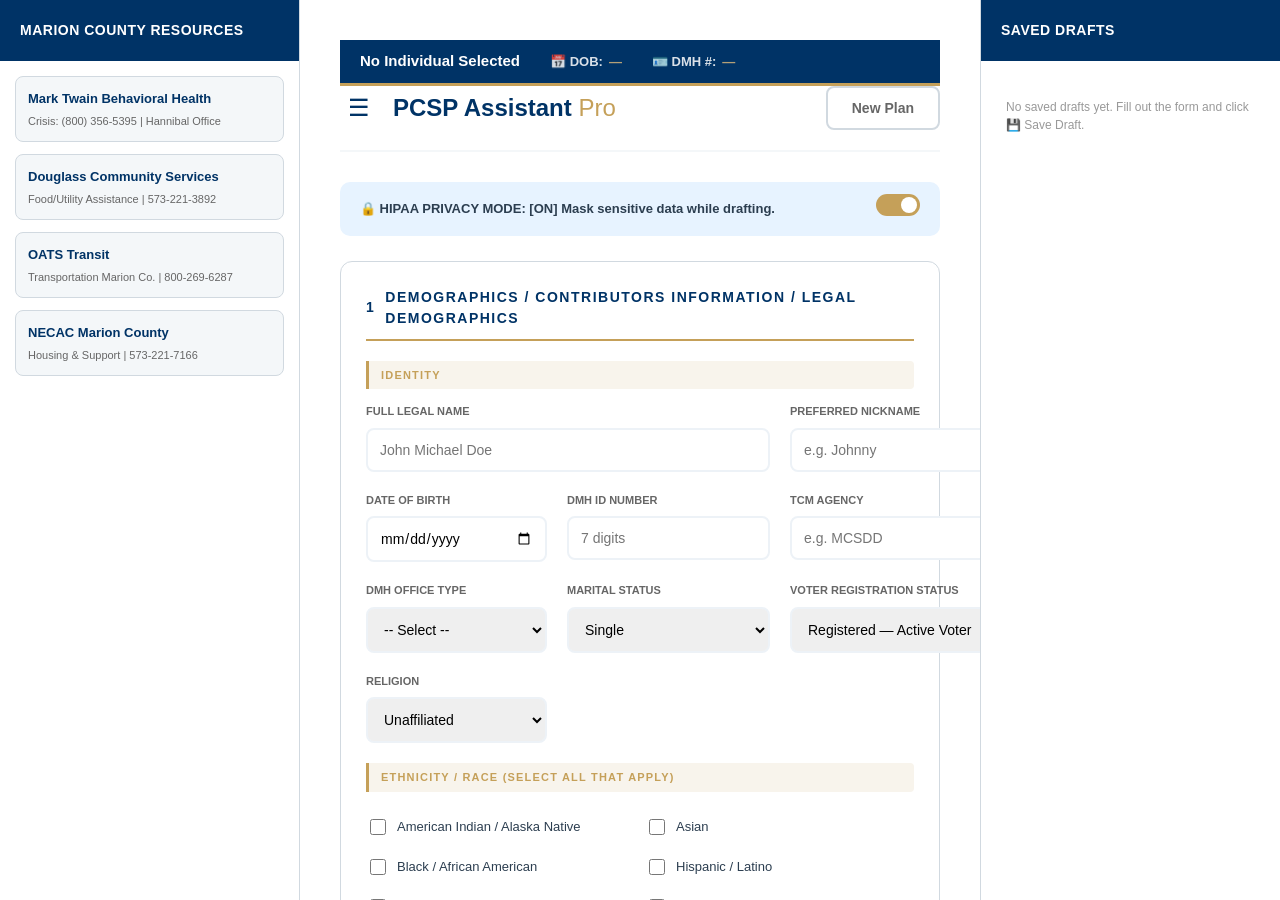
==== index.html @ a4447169 "updates" ====
<!doctype html>
<html lang="en">
  <head>
    <meta charset="UTF-8" />
    <meta name="viewport" content="width=device-width, initial-scale=1.0" />
    <title>PCSP Assistant Pro | Marion County DMH</title>
    <link rel="stylesheet" href="styles.css" />
  </head>
  <body>
    <div class="sidebar-overlay" onclick="toggleSidebar()"></div>
    <div class="app-container" id="appContainer">
      <!-- ── Left Sidebar: Marion County Resources ── -->
      <aside class="side-panel">
        <div class="panel-header">Marion County Resources</div>
        <div class="panel-content" id="resourceList"></div>
      </aside>

      <!-- ── Main Workspace ── -->
      <main class="main-workspace">
        <!-- Sticky Individual Info Header -->
        <div class="individual-header" id="individualHeader">
          <span class="ind-name" id="headerName">No Individual Selected</span>
          <span>📅 DOB: <strong id="headerDOB">—</strong></span>
          <span>🪪 DMH #: <strong id="headerDMH">—</strong></span>
        </div>

        <!-- App Title Bar -->
        <div class="app-header">
          <div class="header-left">
            <button
              class="menu-btn"
              onclick="toggleSidebar()"
              title="Toggle Resources"
            >
              ☰
            </button>
            <h1>
              PCSP Assistant
              <span style="font-weight: 300; color: var(--gold)">Pro</span>
            </h1>
          </div>
          <div class="btn-bar">
            <button class="btn btn-outline" onclick="resetForm()">
              New Plan
            </button>
          </div>
        </div>

        <!-- HIPAA Privacy Toggle -->
        <div class="privacy-banner">
          <span
            >🔒 HIPAA PRIVACY MODE: [ON] Mask sensitive data while
            drafting.</span
          >
          <label class="switch">
            <input
              type="checkbox"
              id="privacyToggle"
              checked
              onchange="updateUI()"
            />
            <span class="slider"></span>
          </label>
        </div>

        <!-- ── Section 1: Demographics / Contributors / Legal ── -->
        <div class="form-section" id="sec-demographics">
          <div class="section-title">
            <span>1</span> Demographics / Contributors Information / Legal
            Demographics
          </div>

          <!-- 1A: Identity -->
          <div class="subsection-label">Identity</div>
          <div class="form-grid">
            <div class="field-group half">
              <label>Full Legal Name</label>
              <input
                type="text"
                id="clientName"
                placeholder="John Michael Doe"
                oninput="updateUI()"
              />
            </div>
            <div class="field-group">
              <label>Preferred Nickname</label>
              <input
                type="text"
                id="clientNickname"
                placeholder="e.g. Johnny"
                oninput="updateUI()"
              />
            </div>
            <div class="field-group">
              <label>Date of Birth</label>
              <input type="date" id="clientDOB" oninput="updateUI()" />
            </div>
            <div class="field-group">
              <label>DMH ID Number</label>
              <input
                type="text"
                id="dmhID"
                placeholder="7 digits"
                oninput="updateUI()"
              />
            </div>
            <div class="field-group">
              <label>TCM Agency</label>
              <input
                type="text"
                id="coordinator"
                placeholder="e.g. MCSDD"
                oninput="updateUI()"
              />
            </div>
            <div class="field-group">
              <label>DMH Office Type</label>
              <select id="officeType" onchange="updateUI()">
                <option value="">-- Select --</option>
                <option value="Regional Office">Regional Office</option>
                <option value="Satellite Office">Satellite Office</option>
                <option value="Habilitation Center">Habilitation Center</option>
              </select>
            </div>
            <div class="field-group">
              <label>Marital Status</label>
              <select id="maritalStatus" onchange="updateUI()">
                <option value="Single">Single</option>
                <option value="Married">Married</option>
                <option value="Divorced">Divorced</option>
                <option value="Widowed">Widowed</option>
                <option value="Separated">Separated</option>
                <option value="Domestic Partnership">
                  Domestic Partnership
                </option>
                <option value="Unknown / Not Reported">
                  Unknown / Not Reported
                </option>
              </select>
            </div>
            <div class="field-group">
              <label>Voter Registration Status</label>
              <select id="voterStatus" onchange="updateUI()">
                <option value="Registered — Active Voter">
                  Registered — Active Voter
                </option>
                <option value="Registered — Has Not Voted">
                  Registered — Has Not Voted
                </option>
                <option value="Not Registered — Eligible">
                  Not Registered — Eligible (Assistance Available)
                </option>
                <option value="Not Registered — Not Eligible">
                  Not Registered — Not Eligible
                </option>
                <option value="Voter Rights Removed (Guardianship)">
                  Voter Rights Removed per Guardianship Order
                </option>
                <option value="Unknown / Not Reported">
                  Unknown / Not Reported
                </option>
              </select>
            </div>
            <div class="field-group">
              <label>Religion</label>
              <select id="religion" onchange="toggleReligionOther()">
                <option value="N/A — Not Reported">Unaffiliated</option>
                <option value="Christianity">Christianity</option>
                <option value="Islam">Islam</option>
                <option value="Hinduism">Hinduism</option>
                <option value="Buddhism">Buddhism</option>
                <option value="Judaism">Judaism</option>
                <option value="Sikhism">Sikhism</option>
                <option value="Bahá'í Faith">Bahá'í Faith</option>
                <option value="Taoism">Taoism</option>
                <option value="Other">Other (specify below)</option>
              </select>
            </div>
            <div
              class="field-group"
              id="religionOtherGroup"
              style="display: none"
            >
              <label>Religion — Other (specify)</label>
              <input
                type="text"
                id="religionOther"
                placeholder="Please specify"
                oninput="updateUI()"
              />
            </div>
          </div>

          <!-- 1A2: Ethnicity -->
          <div class="subsection-label">
            Ethnicity / Race (select all that apply)
          </div>
          <div class="ethnicity-grid" id="ethnicityGrid">
            <label class="eth-check"
              ><input
                type="checkbox"
                value="American Indian or Alaska Native"
                onchange="updateUI()"
              />
              American Indian / Alaska Native</label
            >
            <label class="eth-check"
              ><input type="checkbox" value="Asian" onchange="updateUI()" />
              Asian</label
            >
            <label class="eth-check"
              ><input
                type="checkbox"
                value="Black or African American"
                onchange="updateUI()"
              />
              Black / African American</label
            >
            <label class="eth-check"
              ><input
                type="checkbox"
                value="Hispanic or Latino"
                onchange="updateUI()"
              />
              Hispanic / Latino</label
            >
            <label class="eth-check"
              ><input
                type="checkbox"
                value="Middle Eastern or North African"
                onchange="updateUI()"
              />
              Middle Eastern / North African</label
            >
            <label class="eth-check"
              ><input
                type="checkbox"
                value="Native Hawaiian or Pacific Islander"
                onchange="updateUI()"
              />
              Native Hawaiian / Pacific Islander</label
            >
            <label class="eth-check"
              ><input
                type="checkbox"
                value="White or Caucasian"
                onchange="updateUI()"
              />
              White / Caucasian</label
            >
            <label class="eth-check"
              ><input
                type="checkbox"
                value="Multiracial"
                onchange="updateUI()"
              />
              Multiracial</label
            >
            <label class="eth-check"
              ><input
                type="checkbox"
                value="Other Ethnicity"
                onchange="toggleEthnicityOther(this)"
              />
              Other</label
            >
            <label class="eth-check"
              ><input
                type="checkbox"
                value="Declined to State"
                onchange="updateUI()"
              />
              Declined to State</label
            >
          </div>
          <div id="ethnicityOtherGroup" style="display: none; margin-top: 8px">
            <input
              type="text"
              id="ethnicityOther"
              placeholder="Please specify other ethnicity"
              style="width: 100%; box-sizing: border-box"
              oninput="updateUI()"
            />
          </div>

          <!-- 1B: Communication & Language -->
          <div class="subsection-label">Communication &amp; Language</div>
          <div class="form-grid">
            <div class="field-group">
              <label>Native / Primary Language</label>
              <input
                type="text"
                id="nativeLanguage"
                placeholder="e.g. English"
                oninput="updateUI()"
              />
            </div>
            <div class="field-group half">
              <label>Additional Languages (Fluent)</label>
              <input
                type="text"
                id="otherLanguages"
                placeholder="e.g. Spanish, ASL"
                oninput="updateUI()"
              />
            </div>
            <div class="field-group">
              <label>Primary Communication Method</label>
              <select id="commMethod" onchange="updateUI()">
                <option value="Verbal / Spoken">Verbal / Spoken</option>
                <option value="AAC Device">AAC Device</option>
                <option value="American Sign Language (ASL)">
                  American Sign Language (ASL)
                </option>
                <option value="Picture Exchange (PECS)">
                  Picture Exchange (PECS)
                </option>
                <option value="Gestures / Non-verbal">
                  Gestures / Non-verbal
                </option>
                <option value="Written Communication">
                  Written Communication
                </option>
                <option value="Communication Board">Communication Board</option>
              </select>
            </div>
          </div>

          <!-- 1C: Insurance & Benefits -->
          <div class="subsection-label">Insurance &amp; Benefits</div>
          <div class="form-grid">
            <div class="field-group">
              <label>Primary Medical Insurance</label>
              <select id="insurance" onchange="toggleInsuranceFields()">
                <option value="Medicaid (MO HealthNet)">
                  Medicaid (MO HealthNet)
                </option>
                <option value="Medicare">Medicare</option>
                <option value="Medicaid &amp; Medicare (Dual)">
                  Medicaid &amp; Medicare (Dual)
                </option>
                <option value="Medicaid — Spend Down">
                  Medicaid — Spend Down
                </option>
                <option value="Medicaid CHIP (Children's Health Insurance)">
                  Medicaid CHIP
                </option>
                <option value="Private Insurance">Private Insurance</option>
                <option value="None / Pending">None / Pending</option>
              </select>
            </div>
            <div class="field-group" id="spenddownGroup" style="display: none">
              <label>Spend Down Monthly Amount</label>
              <input
                type="text"
                id="spenddownAmount"
                placeholder="e.g. $125.00 / month"
                oninput="updateUI()"
              />
            </div>
            <div
              class="field-group"
              id="privateInsuranceGroup"
              style="display: none"
            >
              <label>Private Insurance Provider Name</label>
              <input
                type="text"
                id="privateInsuranceProvider"
                placeholder="e.g. Blue Cross Blue Shield"
                oninput="updateUI()"
              />
            </div>
            <div class="field-group">
              <label>Dental Insurance</label>
              <select id="dentalInsurance" onchange="toggleDentalOther()">
                <option value="MO HealthNet Dental (Medicaid)">
                  MO HealthNet Dental (Medicaid)
                </option>
                <option value="Medicare (limited dental)">
                  Medicare (limited dental)
                </option>
                <option value="Private Dental Insurance">
                  Private Dental Insurance
                </option>
                <option value="Delta Dental">Delta Dental</option>
                <option value="Cigna Dental">Cigna Dental</option>
                <option value="Aetna Dental">Aetna Dental</option>
                <option value="MetLife Dental">MetLife Dental</option>
                <option value="None / Not Enrolled">None / Not Enrolled</option>
                <option value="Other">Other (specify)</option>
              </select>
            </div>
            <div
              class="field-group"
              id="dentalOtherGroup"
              style="display: none"
            >
              <label>Dental Insurance — Other (specify)</label>
              <input
                type="text"
                id="dentalOther"
                placeholder="Provider name"
                oninput="updateUI()"
              />
            </div>
          </div>

          <!-- 1D: Residency -->
          <div class="subsection-label">Residency</div>
          <div class="form-grid">
            <div class="field-group">
              <label>Residential Setting (Missouri)</label>
              <select id="residencyType" onchange="updateUI()">
                <option value="Independent Living — Own Home / Apartment">
                  Independent Living — Own Home / Apartment
                </option>
                <option value="Independent Living with Natural Supports">
                  Independent Living with Natural Supports
                </option>
                <option value="Family Home (Parent / Relative)">
                  Family Home (Parent / Relative)
                </option>
                <option value="Guardian's Home">Guardian's Home</option>
                <option value="Host Home / Shared Living (Waiver)">
                  Host Home / Shared Living
                </option>
                <option value="ICF/IID — Intermediate Care Facility">
                  ICF/IID — Intermediate Care Facility
                </option>
                <option value="Supported Independent Living (SIL)">
                  Supported Independent Living (SIL)
                </option>
                <option value="Individualized Supported Living (ISL)">
                  Individual Supported Living (ISL)
                </option>
                <option value="Residential Care Facility (RCF)">
                  Residential Care Facility (RCF)
                </option>
                <option value="Skilled Nursing Facility (SNF)">
                  Skilled Nursing Facility (SNF)
                </option>
                <option value="Homeless / Transitional Housing">
                  Homeless / Transitional Housing
                </option>
                <option value="Other / Pending Placement">
                  Other / Pending Placement
                </option>
              </select>
            </div>
            <div class="field-group half">
              <label>Residence Address / Location Notes</label>
              <input
                type="text"
                id="residenceNotes"
                placeholder="City, ZIP or facility name if applicable"
                oninput="updateUI()"
              />
            </div>
          </div>

          <!-- 1E: Legal Representatives -->
          <div class="subsection-label">
            Legal Representatives / Guardians / Custodians
          </div>
          <div id="legalRepsContainer"></div>
          <button
            class="btn btn-outline add-rep-btn"
            type="button"
            onclick="addLegalRep()"
          >
            + Add Guardian / Legal Rep
          </button>

          <!-- 1F: Education -->
          <div class="subsection-label">Education</div>
          <div class="form-grid">
            <div class="field-group half">
              <label>School Name (Last / Current)</label>
              <input
                type="text"
                id="schoolName"
                placeholder="e.g. Hannibal Senior High School"
                oninput="updateUI()"
              />
            </div>
            <div class="field-group">
              <label>Education Status</label>
              <select id="educationStatus" onchange="updateUI()">
                <option value="Graduated / Diploma Received">
                  Graduated / Diploma Received
                </option>
                <option value="Currently Enrolled">Currently Enrolled</option>
                <option value="GED / HiSET Received">
                  GED / HiSET Received
                </option>
                <option value="Certificate of Completion">
                  Certificate of Completion
                </option>
                <option value="Did Not Complete">Did Not Complete</option>
                <option value="Post-Secondary / Vocational">
                  Post-Secondary / Vocational
                </option>
                <option value="Not Applicable">Not Applicable</option>
              </select>
            </div>
            <div class="field-group">
              <input
                type="text"
                id="gradYear"
                placeholder="e.g. 2019 or Expected 2026"
                oninput="updateUI()"
              />
            </div>
          </div>

          <!-- 1G: Employment -->
          <div class="subsection-label">Employment</div>
          <div class="form-grid">
            <div class="field-group">
              <label>Employment Status</label>
              <select id="employmentStatus" onchange="updateUI()">
                <option value="Full-Time Employed">Full-Time Employed</option>
                <option value="Part-Time Employed">Part-Time Employed</option>
                <option value="Seasonal Employment">Seasonal Employment</option>
                <option value="Self-Employed">Self-Employed</option>
                <option value="Supported Employment (Job Coach)">
                  Supported Employment (Job Coach)
                </option>
                <option value="Seeking Employment">Seeking Employment</option>
                <option value="Day Program / Vocational Training">
                  Day Program / Vocational Training
                </option>
                <option value="Unemployed — Not Seeking">
                  Unemployed — Not Seeking
                </option>
                <option value="Retired">Retired</option>
                <option value="Student / Not Working">
                  Student / Not Working
                </option>
              </select>
            </div>
            <div class="field-group half">
              <label>Job Title / Employer / Description</label>
              <input
                type="text"
                id="employmentJob"
                placeholder="e.g. Dishwasher at Hannibal Diner"
                oninput="updateUI()"
              />
            </div>
          </div>

          <!-- 1H: System Dates -->
          <div class="subsection-label">System Integration Dates</div>
          <div class="form-grid">
            <div class="field-group">
              <label>Last Assessment Date</label>
              <input type="date" id="lastAssessment" oninput="updateUI()" />
            </div>
            <div class="field-group">
              <label>Last LOC Date</label>
              <input type="date" id="lastLOC" oninput="updateUI()" />
            </div>
            <div class="field-group">
              <label>RAS Score</label>
              <input
                type="text"
                id="rasSisScore"
                placeholder="Score (or 'None')"
                oninput="updateUI()"
              />
            </div>
          </div>
        </div>

        <!-- ── Section 2: Communication — What We Need to Know to Support the Individual ── -->
        <div class="form-section" id="sec-communication">
          <div class="section-title">
            <span>2</span> Communication — What We Need to Know to Support the
            Individual
          </div>

          <!-- 2A: Language -->
          <div class="subsection-label">Language</div>
          <div class="form-grid">
            <div class="field-group">
              <label>Primary Language</label>
              <div style="display: flex; gap: 10px; align-items: center">
                <input
                  type="text"
                  id="commPrimaryLanguage"
                  placeholder="e.g. English"
                  oninput="updateUI()"
                  style="flex: 1"
                />
                <label
                  style="
                    display: flex;
                    align-items: center;
                    gap: 6px;
                    text-transform: none;
                    font-size: 12px;
                    white-space: nowrap;
                  "
                >
                  <input
                    type="checkbox"
                    id="commPrimaryLanguageNA"
                    onchange="
                      toggleNAField(
                        'commPrimaryLanguage',
                        'commPrimaryLanguageNA',
                      )
                    "
                  />
                  N/A
                </label>
              </div>
            </div>
            <div class="field-group">
              <label>Uses Sign Language?</label>
              <select
                id="commUsesSignLang"
                onchange="
                  toggleSignLangType();
                  updateUI();
                "
              >
                <option value="No">No</option>
                <option value="Yes">Yes</option>
                <option value="N/A">N/A</option>
              </select>
            </div>
            <div
              class="field-group"
              id="signLangTypeGroup"
              style="display: none"
            >
              <label>Type of Sign Language</label>
              <div style="display: flex; gap: 10px; align-items: center">
                <select
                  id="commSignLangType"
                  onchange="
                    toggleSignLangTypeOther();
                    updateUI();
                  "
                  style="flex: 1"
                >
                  <option value="American Sign Language (ASL)">
                    American Sign Language (ASL)
                  </option>
                  <option value="Signed Exact English (SEE)">
                    Signed Exact English (SEE)
                  </option>
                  <option value="Pidgin Signed English (PSE)">
                    Pidgin Signed English (PSE)
                  </option>
                  <option value="Home Signs / Informal Signing">
                    Home Signs / Informal Signing
                  </option>
                  <option value="Other">Other (specify)</option>
                </select>
              </div>
            </div>
            <div
              class="field-group"
              id="signLangTypeOtherGroup"
              style="display: none"
            >
              <label>Sign Language Type — Other (specify)</label>
              <input
                type="text"
                id="commSignLangTypeOther"
                placeholder="Specify type"
                oninput="updateUI()"
              />
            </div>
          </div>

          <!-- 2B: Method of Communication -->
          <div class="subsection-label">Method of Communication</div>
          <div class="form-grid">
            <div class="field-group full">
              <label
                >Primary Communication Method(s) — Select all that apply</label
              >
              <div class="comm-method-grid" id="commMethodGrid">
                <label class="eth-check"
                  ><input
                    type="checkbox"
                    value="Verbal / Spoken"
                    onchange="updateUI()"
                  />
                  Verbal / Spoken</label
                >
                <label class="eth-check"
                  ><input
                    type="checkbox"
                    value="Communication Board / PECS"
                    onchange="updateUI()"
                  />
                  Communication Board / PECS</label
                >
                <label class="eth-check"
                  ><input
                    type="checkbox"
                    value="AAC Device (Speech-Generating)"
                    onchange="updateUI()"
                  />
                  AAC Device (Speech-Generating)</label
                >
                <label class="eth-check"
                  ><input
                    type="checkbox"
                    value="Gestures / Body Language"
                    onchange="updateUI()"
                  />
                  Gestures / Body Language</label
                >
                <label class="eth-check"
                  ><input
                    type="checkbox"
                    value="Written Communication"
                    onchange="updateUI()"
                  />
                  Written Communication</label
                >
                <label class="eth-check"
                  ><input
                    type="checkbox"
                    value="Eye Gaze / Pointing"
                    onchange="updateUI()"
                  />
                  Eye Gaze / Pointing</label
                >
                <label class="eth-check"
                  ><input
                    type="checkbox"
                    value="Facial Expressions"
                    onchange="updateUI()"
                  />
                  Facial Expressions</label
                >
                <label class="eth-check"
                  ><input
                    type="checkbox"
                    value="Vocalizations (Non-verbal sounds)"
                    onchange="updateUI()"
                  />
                  Vocalizations (Non-verbal)</label
                >
                <label class="eth-check"
                  ><input
                    type="checkbox"
                    value="Behavior as Communication"
                    onchange="updateUI()"
                  />
                  Behavior as Communication</label
                >
                <label class="eth-check"
                  ><input
                    type="checkbox"
                    value="Other Communication Method"
                    onchange="toggleCommMethodOther(this)"
                  />
                  Other (specify)</label
                >
              </div>
            </div>
            <div
              class="field-group full"
              id="commMethodOtherGroup"
              style="display: none"
            >
              <label>Other Communication Method (specify)</label>
              <input
                type="text"
                id="commMethodOther"
                placeholder="Describe the communication method"
                oninput="updateUI()"
              />
            </div>
            <div class="field-group full">
              <label>Communication Description / Notes</label>
              <textarea
                id="commMethodNotes"
                placeholder="Describe how this individual communicates. Include what works, what doesn't, and how staff should respond."
                oninput="updateUI()"
              ></textarea>
            </div>
          </div>

          <!-- 2C: Evaluations -->
          <div class="subsection-label">Communication Evaluations</div>
          <div class="form-grid">
            <div class="field-group">
              <label>Evaluation(s) Needed?</label>
              <select
                id="commEvalNeeded"
                onchange="
                  toggleCommEvalFields();
                  updateUI();
                "
              >
                <option value="Yes — Evaluation(s) Needed">
                  Yes — Evaluation(s) Needed
                </option>
                <option value="No — Not Needed">
                  No — Not Needed at This Time
                </option>
                <option value="Already Completed">
                  Already Completed / On File
                </option>
                <option value="N/A">N/A</option>
              </select>
            </div>
            <div
              class="field-group half"
              id="commEvalWhyNotGroup"
              style="display: none"
            >
              <label>If Not Needed — Reason / Justification</label>
              <textarea
                id="commEvalWhyNot"
                placeholder="E.g. Individual communicates effectively through current method; no barriers identified at this time."
                oninput="updateUI()"
              ></textarea>
            </div>
            <div
              class="field-group full"
              id="commEvalBarriersGroup"
              style="display: none"
            >
              <label>Communication Barriers Identified</label>
              <textarea
                id="commEvalBarriers"
                placeholder="Describe any known barriers (e.g. hearing loss, limited vocabulary, anxiety, unfamiliar listeners). Include strategies to overcome."
                oninput="updateUI()"
              ></textarea>
            </div>
          </div>

          <!-- 2D: Communication Chart -->
          <div class="subsection-label">Communication Chart</div>
          <div id="commChartContainer">
            <p style="font-size: 12px; color: #999; margin: 8px 0 12px">
              No communication entries added. Click below to add one.
            </p>
            <textarea id="See Attached" placeholder="See Attached" oninput=""updateUI()""></textarea>
          </div>
          <button
            class="btn btn-outline"
            type="button"
            onclick="addCommChartRow()"
            style="margin-top: 4px"
          >
            + Add Communication Entry
          </button>
        </div>

        <!-- ── Section 3: Likes & Dislikes ── -->
        <div class="form-section" id="sec-likes">
          <div class="section-title"><span>3</span> Likes &amp; Dislikes</div>

          <div class="subsection-label">
            Things the Individual Likes / Enjoys
          </div>
          <div class="form-grid">
            <div class="field-group full">
              <label>Favorite Activities &amp; Hobbies</label>
              <textarea
                id="likesActivities"
                placeholder="e.g. Watching baseball, listening to country music, going to the library, swimming at the Rec Center..."
                oninput="updateUI()"
              ></textarea>
            </div>
            <div class="field-group full">
              <label>Favorite Foods / Snacks</label>
              <textarea
                id="likesFoods"
                placeholder="e.g. Pizza, chocolate ice cream, Mountain Dew, chicken tenders..."
                oninput="updateUI()"
              ></textarea>
            </div>
            <div class="field-group full">
              <label>Favorite Places / Outings</label>
              <textarea
                id="likesPlaces"
                placeholder="e.g. Walmart, Riverview Park, McDonald's, church, the lake..."
                oninput="updateUI()"
              ></textarea>
            </div>
            <div class="field-group full">
              <label>Other Likes / Preferences</label>
              <textarea
                id="likesOther"
                placeholder="Movies, TV shows, music genres, specific staff, routines, sensory preferences, etc."
                oninput="updateUI()"
              ></textarea>
            </div>
          </div>

          <div class="subsection-label">
            Things the Individual Dislikes / Finds Upsetting
          </div>
          <div class="form-grid">
            <div class="field-group full">
              <label>Activities / Situations Disliked</label>
              <textarea
                id="dislikesActivities"
                placeholder="e.g. Loud noises, crowds, waiting in lines, changes to routine, doctor visits..."
                oninput="updateUI()"
              ></textarea>
            </div>
            <div class="field-group full">
              <label>Foods Disliked</label>
              <textarea
                id="dislikesFoods"
                placeholder="e.g. Vegetables, spicy food, cafeteria food..."
                oninput="updateUI()"
              ></textarea>
            </div>
            <div class="field-group full">
              <label>Other Dislikes / Things to Avoid</label>
              <textarea
                id="dislikesOther"
                placeholder="Triggers, sensory sensitivities, specific topics, environments, etc."
                oninput="updateUI()"
              ></textarea>
            </div>
          </div>
        </div>

        <!-- ── Section 4: Important People in This Individual's Life ── -->
        <div class="form-section" id="sec-important-people">
          <div class="section-title">
            <span>4</span> Important People in This Individual's Life
          </div>
          <p style="font-size: 13px; color: #666; margin: 0 0 16px">
            List family members, friends, staff, and others who are meaningful
            to this individual. Include what they enjoy doing together and how
            often.
          </p>
          <div id="importantPeopleContainer">
            <p style="font-size: 12px; color: #999; margin: 8px 0 12px">
              No people added yet. Click below to add someone important to this
              individual.
            </p>
          </div>
          <button
            class="btn btn-outline"
            type="button"
            onclick="addImportantPerson()"
            style="margin-top: 4px"
          >
            + Add Important Person
          </button>
        </div>

        <!-- ── Section 5: Vision for a Good Life ── -->
        <div class="form-section" id="sec-vision">
          <div class="section-title"><span>5</span> Vision for a Good Life</div>
          <div class="form-grid">
            <div class="field-group full">
              <label>Personal Aspirations (Future Hopes & Dreams)</label>
              <textarea
                id="aspirations"
                placeholder="What does a 'Good Life' look like for this individual? (Include their own words)"
                oninput="updateUI()"
              ></textarea>
            </div>
            <div class="field-group full">
              <label>Previous Goals Progress (Summary of last year)</label>
              <textarea
                id="prevGoals"
                placeholder="Discuss progress/lack of progress on previous PCSP goals. Mention if mastered or discontinued."
                oninput="updateUI()"
              ></textarea>
            </div>
            <div class="field-group full">
              <label>Strengths & Assets (Skills, Abilities, Passions)</label>
              <textarea
                id="strengths"
                placeholder="E.g. Friendly, uses iPad for communication, strong walker... relation to goals?"
                oninput="updateUI()"
              ></textarea>
            </div>
            <div class="field-group half">
              <label>Technology Helpers</label>
              <input
                type="text"
                id="techHelpers"
                placeholder="Apps, tablets, adaptive utensils, etc."
                oninput="updateUI()"
              />
            </div>
            <div class="field-group half">
              <label>Relationships (Family, Friends, Natural Supports)</label>
              <input
                type="text"
                id="relationships"
                placeholder="Who helps achieve these goals?"
                oninput="updateUI()"
              />
            </div>
            <div class="field-group full">
              <label>Community Resources (Clubs, Library, Job Centers)</label>
              <textarea
                id="communityResources"
                placeholder="Clubs, Vocational Rehab, Centers for Independent Living..."
                oninput="updateUI()"
              ></textarea>
            </div>
          </div>
        </div>

        <!-- ── Section 6: Health, Safety & Risk ── -->
        <div class="form-section" id="sec-health">
          <div class="section-title">
            <span>6</span> Health, Safety & Risk Planning
          </div>
          <div class="form-grid">
            <div class="field-group">
              <label>Provider Risk Level</label>
              <select id="riskLevel" onchange="updateUI()">
                <option value="Low (Routine)">Low Risk</option>
                <option value="Moderate (Community)">Moderate Risk</option>
                <option value="High (Behavioral)">High Risk</option>
              </select>
            </div>
            <div class="field-group">
              <label>Supervision Level</label>
              <select id="supervisionLevel" onchange="updateUI()">
                <option value="Standard">Standard</option>
                <option value="Line of Sight">Line of Sight</option>
                <option value="1:1 Constant">1:1 Constant</option>
                <option value="Altered (See Notes)">Altered Protocol</option>
              </select>
            </div>
            <div class="field-group">
              <label>Behavioral Support</label>
              <select id="behavioralStatus" onchange="updateUI()">
                <option value="None">None Needed</option>
                <option value="FBA in Progress">FBA in Progress</option>
                <option value="BSP Active">BSP Active</option>
                <option value="ATSC Involved">ATSC Involved</option>
              </select>
            </div>
            <div class="field-group half">
              <label>Staff Precaution (OSHA 3148)</label>
              <select id="oshaPrecaution" onchange="updateUI()">
                <option value="Standard universal precautions apply.">
                  Standard Precautions
                </option>
                <option value="Two-staff escort required for community.">
                  2-Staff Escort Protocol
                </option>
                <option value="Staff to maintain clear path to exit.">
                  Environmental Awareness
                </option>
                <option value="Utilize de-escalation (Mandt/NCI).">
                  De-escalation Protocol
                </option>
              </select>
            </div>
            <div class="field-group full">
              <label>Medication, Dietary & Mobility Risks</label>
              <textarea
                id="medSupport"
                placeholder="List medications, diet (e.g. Mechanical Soft/Choking Risk), and mobility needs (e.g. Falls risk)."
                oninput="updateUI()"
              ></textarea>
            </div>
            <div class="field-group full">
              <label>Emergency Evacuation & 911 Support</label>
              <input
                type="text"
                id="evacPlan"
                placeholder="E.g. Independent exit, 1:1 assist, ability to call 911."
                oninput="updateUI()"
              />
            </div>
          </div>
        </div>

        <!-- ── Section 7: Legal & Rights ── -->
        <div class="form-section" id="sec-legal">
          <div class="section-title">
            <span>7</span> Legal, Rights & Satisfaction
          </div>
          <div class="form-grid">
            <div class="field-group">
              <label>Legal Status</label>
              <select id="legalStatus" onchange="updateUI()">
                <option value="Self / Full Rights">Self / Full Rights</option>
                <option value="Full Guardianship">Full Guardianship</option>
                <option value="Limited Guardianship">
                  Limited Guardianship
                </option>
                <option value="Power of Attorney">Power of Attorney</option>
              </select>
            </div>
            <div class="field-group">
              <label>Rights Brochure Addressed?</label>
              <select id="rightsBrochure" onchange="updateUI()">
                <option value="Yes">Yes - Knowing Your Rights</option>
                <option value="No">No</option>
              </select>
            </div>
            <div class="field-group">
              <label>Consents on File?</label>
              <select id="consents" onchange="updateUI()">
                <option value="Yes - All signed">Yes - All signed</option>
                <option value="Pending">Pending</option>
              </select>
            </div>
            <div class="field-group full">
              <label>Satisfaction with Services (Spelled out by service)</label>
              <textarea
                id="serviceSatisfaction"
                placeholder="E.g. Individual is satisfied with TCM, Community Health, and MCSDD Grant programs."
                oninput="updateUI()"
              ></textarea>
            </div>
            <div class="field-group full">
              <label>Conflict of Interest Info Provided?</label>
              <select id="conflictInfo" onchange="updateUI()">
                <option value="Yes">Yes - Clear information provided</option>
                <option value="No">No</option>
              </select>
            </div>
          </div>
        </div>

        <!-- ── Section 8: Contributors & Administration ── -->
        <div class="form-section" id="sec-admin">
          <div class="section-title">
            <span>8</span> Contributors & Administration
          </div>
          <div class="form-grid">
            <div class="field-group full">
              <label>Plan Contributors (Who was involved?)</label>
              <input
                type="text"
                id="contributors"
                placeholder="E.g. Individual, Guardian, SC, Provider Name..."
                oninput="updateUI()"
              />
            </div>
            <div class="field-group full">
              <label>Participation Statement</label>
              <textarea
                id="participation"
                placeholder="How did the individual participate? If not present, provide justification."
                oninput="updateUI()"
              ></textarea>
            </div>
            <div class="field-group">
              <label>SC Visit Frequency</label>
              <input
                type="text"
                id="scFrequency"
                placeholder="E.g. Face-to-face monthly"
                oninput="updateUI()"
              />
            </div>
            <div class="field-group">
              <label>Payee / Monthly Spending Info</label>
              <input
                type="text"
                id="payeeInfo"
                placeholder="If HSO is payee, discuss spending info."
                oninput="updateUI()"
              />
            </div>
            <div class="field-group">
              <label>Burial Info (Placement only)</label>
              <input
                type="text"
                id="burialInfo"
                placeholder="Address if applicable"
                oninput="updateUI()"
              />
            </div>
          </div>
        </div>

        <!-- ── Section 9: Measurable Outcomes ── -->
        <div class="form-section" id="sec-outcomes">
          <div class="section-title">
            <span>9</span> Measurable Outcomes Generator
          </div>
          <div class="form-grid">
            <div class="field-group">
              <label>Outcome Domain</label>
              <select id="domain" onchange="loadTemplates()">
                <option value="">-- Select --</option>
                <option value="Safety">Safety & Security</option>
                <option value="Daily">Daily Life & Employment</option>
                <option value="Community">Community Living</option>
                <option value="Health">Healthy Living</option>
              </select>
            </div>
            <div class="field-group">
              <label>Support Method</label>
              <select id="verb" onchange="updateUI()">
                <option value="instructional support to learn how to">
                  Instructional (Teaching)
                </option>
                <option value="maintenance support to continue to">
                  Maintenance (Sharpness)
                </option>
                <option value="physical and direct support to">
                  Physical/Direct (Hands-on)
                </option>
                <option value="modeling and demonstration to">
                  Model (Show/Tell)
                </option>
                <option value="verbal prompts and cues to">
                  Prompt (Reminders)
                </option>
              </select>
            </div>
            <div class="field-group">
              <label>Frequency</label>
              <input
                type="text"
                id="frequency"
                placeholder="e.g. 3x weekly"
                oninput="updateUI()"
              />
            </div>
            <div class="field-group full">
              <label>Goal Starter (Clinical Building Blocks)</label>
              <select id="goalTemplate" onchange="updateUI()"></select>
            </div>
          </div>
        </div>

        <!-- ── PCSP Document Preview & Export ── -->
        <div class="output-section">
          <div
            class="section-title"
            style="color: var(--marion-blue); border-color: var(--marion-blue)"
          >
            PCSP DOCUMENT PREVIEW
          </div>
          <div id="narrativeDisplay">
            Complete sections to generate the full Missouri PCSP summary...
          </div>
          <div class="btn-bar">
            <button class="btn btn-primary" onclick="copyToClipboard()">
              📋 Copy Summary
            </button>
            <button class="btn btn-success" onclick="printPlan()">
              🖨️ Print / Save PDF
            </button>
            <button class="btn btn-outline" onclick="saveToHistory()">
              💾 Save Draft
            </button>
            <button class="btn btn-export" onclick="exportPCSP()">
              ⬇️ Export .pcsp File
            </button>
            <label
              class="btn btn-import"
              title="Open a previously saved .pcsp file"
            >
              📂 Open .pcsp File
              <input
                type="file"
                id="importFileInput"
                accept=".pcsp,.json"
                style="display: none"
                onchange="importPCSP(event)"
              />
            </label>
          </div>
        </div>
      </main>

      <!-- ── Right Sidebar: Saved Drafts ── -->
      <aside class="side-panel right">
        <div class="panel-header">Saved Drafts</div>
        <div class="panel-content" id="historyList"></div>
      </aside>
    </div>

    <div id="toast" class="toast"></div>
    <script src="app.js"></script>
  </body>
</html>
---- styles.css ----
:root {
  --marion-blue: #003366;
  --marion-blue-light: #004d99;
  --gold: #c5a059;
  --gold-light: #d4b47a;
  --success: #28a745;
  --danger: #dc3545;
  --bg-light: #f4f7f9;
  --border: #d1d9e0;
  --text-main: #2c3e50;
  --shadow: 0 4px 20px rgba(0, 0, 0, 0.08);
}

body {
  font-family: "Inter", -apple-system, BlinkMacSystemFont, "Segoe UI", Roboto, sans-serif;
  background: var(--bg-light);
  margin: 0;
  padding: 0;
  color: var(--text-main);
  line-height: 1.5;
}

.app-container {
  display: grid;
  grid-template-columns: 300px 1fr 300px;
  height: 100vh;
  overflow: hidden;
  transition: grid-template-columns 0.3s ease;
}

/* ── Sidebar & History Panels ── */
.side-panel {
  background: white;
  border-right: 1px solid var(--border);
  display: flex;
  flex-direction: column;
  overflow-y: auto;
  transition: transform 0.3s ease, width 0.3s ease;
  z-index: 1000;
}
.side-panel.right {
  border-right: none;
  border-left: 1px solid var(--border);
}
.panel-header {
  padding: 20px;
  background: var(--marion-blue);
  color: white;
  font-weight: bold;
  font-size: 14px;
  letter-spacing: 0.5px;
  text-transform: uppercase;
}
.panel-content {
  padding: 15px;
}

/* ── Resource Cards ── */
.resource-card {
  background: var(--bg-light);
  border: 1px solid var(--border);
  padding: 12px;
  border-radius: 8px;
  margin-bottom: 12px;
  cursor: pointer;
  transition: all 0.2s ease;
}
.resource-card:hover {
  border-color: var(--marion-blue);
  transform: translateY(-2px);
  box-shadow: 0 4px 8px rgba(0, 0, 0, 0.05);
}
.resource-name {
  font-weight: 700;
  font-size: 13px;
  color: var(--marion-blue);
  display: block;
}
.resource-info {
  font-size: 11px;
  color: #666;
  margin-top: 4px;
  display: block;
}

/* ── History Items ── */
.history-item {
  padding: 12px;
  border-bottom: 1px solid #eee;
  cursor: pointer;
  transition: background 0.2s;
  font-size: 12px;
}
.history-item:hover {
  background: #f0f7ff;
}
.history-date {
  font-size: 10px;
  color: #999;
}
.history-title {
  font-weight: bold;
  color: var(--marion-blue);
  display: block;
}

/* ── Main Workspace ── */
.main-workspace {
  padding: 40px;
  background: white;
}

.app-header {
  display: flex;
  justify-content: space-between;
  align-items: center;
  margin-bottom: 30px;
  padding-bottom: 20px;
  border-bottom: 2px solid var(--bg-light);
  gap: 15px;
}
.header-left {
  display: flex;
  align-items: center;
  gap: 15px;
}
.app-header h1 {
  margin: 0;
  font-size: 24px;
  color: var(--marion-blue);
  font-weight: 800;
}

/* ── Hamburger Button ── */
.menu-btn {
  background: transparent;
  border: none;
  color: var(--marion-blue);
  font-size: 24px;
  cursor: pointer;
  display: flex;
  align-items: center;
  justify-content: center;
  padding: 8px;
  border-radius: 6px;
  transition: background 0.2s;
}
.menu-btn:hover {
  background: #f0f4f8;
}

/* ── Privacy Banner ── */
.privacy-banner {
  display: flex;
  justify-content: space-between;
  align-items: center;
  background: #e7f3ff;
  padding: 12px 20px;
  border-radius: 10px;
  margin-bottom: 25px;
  font-size: 13px;
  font-weight: 600;
}

/* ── Form Sections ── */
.form-section {
  margin-bottom: 40px;
  padding: 25px;
  border: 1px solid var(--border);
  border-radius: 12px;
  background: #fff;
}
.section-title {
  font-size: 14px;
  text-transform: uppercase;
  letter-spacing: 1.5px;
  color: var(--marion-blue);
  font-weight: 800;
  margin-bottom: 20px;
  display: flex;
  align-items: center;
  gap: 10px;
  border-bottom: 2px solid var(--gold);
  padding-bottom: 10px;
}

.form-grid {
  display: grid;
  grid-template-columns: repeat(3, 1fr);
  gap: 20px;
}
.field-group {
  display: flex;
  flex-direction: column;
}
.field-group.full {
  grid-column: span 3;
}
.field-group.half {
  grid-column: span 2;
}

label {
  font-size: 11px;
  font-weight: 700;
  margin-bottom: 8px;
  color: #666;
  text-transform: uppercase;
}
input,
select,
textarea {
  padding: 12px;
  border: 2px solid #edf2f7;
  border-radius: 8px;
  font-size: 14px;
  transition: border-color 0.2s;
  font-family: inherit;
}
textarea {
  resize: vertical;
  min-height: 80px;
}
input:focus,
select:focus,
textarea:focus {
  border-color: var(--marion-blue);
  outline: none;
}

/* ── Tabs ── */
.nav-tabs {
  display: flex;
  gap: 10px;
  margin-bottom: 20px;
  overflow-x: auto;
  padding-bottom: 10px;
}
.tab-btn {
  padding: 10px 20px;
  background: #eee;
  border: none;
  border-radius: 20px;
  cursor: pointer;
  font-size: 12px;
  font-weight: 700;
  white-space: nowrap;
}
.tab-btn.active {
  background: var(--marion-blue);
  color: white;
}

/* ── Output Area ── */
.output-section {
  background: #f8f9fa;
  padding: 30px;
  border-radius: 12px;
  border: 2px solid var(--marion-blue);
  margin-top: 30px;
}
#narrativeDisplay {
  white-space: pre-wrap;
  font-size: 14px;
  color: var(--text-main);
  min-height: 200px;
  margin-bottom: 25px;
  font-family: "Georgia", serif;
  line-height: 1.6;
}

/* ── Buttons ── */
.btn-bar {
  display: flex;
  gap: 12px;
  flex-wrap: wrap;
}
.btn {
  padding: 12px 24px;
  border: none;
  border-radius: 8px;
  font-weight: 700;
  cursor: pointer;
  transition: all 0.2s;
  font-size: 14px;
  display: flex;
  align-items: center;
  justify-content: center;
  gap: 8px;
}
.btn-primary {
  background: var(--marion-blue);
  color: white;
}
.btn-success {
  background: var(--success);
  color: white;
}
.btn-outline {
  background: transparent;
  border: 2px solid var(--border);
  color: #666;
}
.btn:hover {
  opacity: 0.9;
  transform: translateY(-1px);
}
.btn-export {
  background: var(--gold);
  color: white;
}
.btn-import {
  background: #5c6bc0;
  color: white;
  cursor: pointer;
}

/* ── Toast Notification ── */
.toast {
  position: fixed;
  bottom: 30px;
  right: 30px;
  background: var(--marion-blue);
  color: white;
  padding: 14px 22px;
  border-radius: 10px;
  font-size: 14px;
  font-weight: 600;
  box-shadow: 0 6px 24px rgba(0,0,0,0.2);
  z-index: 9999;
  opacity: 0;
  transform: translateY(20px);
  transition: all 0.3s ease;
  pointer-events: none;
}
.toast.show {
  opacity: 1;
  transform: translateY(0);
}
.toast.success { border-left: 4px solid var(--success); }
.toast.error   { border-left: 4px solid var(--danger); }
.toast.info    { border-left: 4px solid var(--gold); }

/* ── Toggle Switch ── */
.switch {
  position: relative;
  display: inline-block;
  width: 44px;
  height: 22px;
}
.switch input {
  opacity: 0;
  width: 0;
  height: 0;
}
.slider {
  position: absolute;
  cursor: pointer;
  top: 0;
  left: 0;
  right: 0;
  bottom: 0;
  background-color: #cbd5e0;
  transition: 0.4s;
  border-radius: 34px;
}
input:checked + .slider {
  background-color: var(--gold);
}
.slider:before {
  position: absolute;
  content: "";
  height: 16px;
  width: 16px;
  left: 3px;
  bottom: 3px;
  background-color: white;
  transition: 0.4s;
  border-radius: 50%;
}
input:checked + .slider:before {
  transform: translateX(22px);
}

/* ── Sidebar Collapse (Desktop) ── */
.app-container.sidebar-collapsed {
  grid-template-columns: 0px 1fr 300px;
}
.app-container.sidebar-collapsed .side-panel:first-child {
  transform: translateX(-100%);
  visibility: hidden;
}

/* ── Sidebar Overlay (Mobile) ── */
.sidebar-overlay {
  display: none;
  position: fixed;
  top: 0;
  left: 0;
  right: 0;
  bottom: 0;
  background: rgba(0, 0, 0, 0.3);
  z-index: 1500;
}
.sidebar-active .sidebar-overlay {
  display: block;
}

/* ── Subsection Labels within Form Sections ── */
.subsection-label {
  font-size: 11px;
  font-weight: 800;
  text-transform: uppercase;
  letter-spacing: 1.2px;
  color: var(--gold);
  background: #f8f4ec;
  border-left: 3px solid var(--gold);
  padding: 6px 12px;
  margin: 20px 0 14px 0;
  border-radius: 0 4px 4px 0;
}
.subsection-label:first-of-type {
  margin-top: 4px;
}

/* ── Multi-page / scrollable workspace ── */
.main-workspace {
  height: 100vh;
  overflow-y: auto;
}


.individual-header {
  background: var(--marion-blue);
  color: white;
  padding: 10px 20px;
  display: flex;
  align-items: center;
  gap: 30px;
  font-size: 13px;
  font-weight: 600;
  border-bottom: 3px solid var(--gold);
  flex-wrap: wrap;
  position: sticky;
  top: 0;
  z-index: 500;
}
.individual-header span {
  display: flex;
  align-items: center;
  gap: 6px;
  opacity: 0.85;
}
.individual-header span strong {
  color: var(--gold-light);
  opacity: 1;
}
.individual-header .ind-name {
  font-size: 15px;
  font-weight: 800;
  opacity: 1;
  color: white;
}

/* ── Responsive ── */
@media (max-width: 1024px) {
  .app-container {
    grid-template-columns: 0px 1fr;
  }
  .side-panel:first-child {
    position: fixed;
    top: 0;
    left: 0;
    bottom: 0;
    width: 280px;
    transform: translateX(-100%);
    visibility: hidden;
    z-index: 2000;
  }
  .sidebar-active .side-panel:first-child {
    transform: translateX(0);
    visibility: visible;
  }
  .side-panel.right {
    display: none;
  }
  .form-grid {
    grid-template-columns: 1fr 1fr;
  }
}
@media (max-width: 768px) {
  .form-grid {
    grid-template-columns: 1fr;
  }
  .field-group.full,
  .field-group.half {
    grid-column: span 1;
  }
  .main-workspace {
    padding: 20px;
  }
}

/* ── Print Styles ── */
@media print {
  .side-panel,
  .btn-bar,
  .privacy-banner,
  .form-section,
  .nav-tabs,
  .app-header,
  .sidebar-overlay {
    display: none !important;
  }
  body {
    background: white;
    font-size: 11pt;
  }
  .app-container {
    display: block;
  }
  .main-workspace {
    padding: 0;
    width: 100%;
    overflow: visible;
  }
  .individual-header {
    background: var(--marion-blue) !important;
    color: white !important;
    -webkit-print-color-adjust: exact;
    print-color-adjust: exact;
    position: static;
    page-break-after: avoid;
  }
  .individual-header span strong {
    color: var(--gold-light) !important;
  }
  .individual-header .ind-name {
    color: white !important;
  }
  .output-section {
    border: none;
    background: white;
    padding: 20px 0 0 0;
    margin-top: 0;
  }
  .output-section .section-title {
    display: none;
  }
  #narrativeDisplay {
    font-size: 11pt;
    color: black;
    white-space: pre-wrap;
    line-height: 1.7;
  }
  /* Print footer */
  @page {
    margin: 1in;
    size: letter;
  }
}

/* ── Communication Method Grid ── */
.comm-method-grid {
  display: grid;
  grid-template-columns: repeat(auto-fill, minmax(220px, 1fr));
  gap: 8px;
  margin-top: 6px;
}

/* ── Ethnicity / Comm checkbox style ── */
.eth-check {
  display: flex;
  align-items: center;
  gap: 8px;
  font-size: 13px;
  font-weight: 500;
  color: var(--text-main);
  text-transform: none;
  letter-spacing: 0;
  cursor: pointer;
}
.eth-check input[type="checkbox"] {
  width: 16px;
  height: 16px;
  padding: 0;
  border: 2px solid var(--border);
  border-radius: 3px;
  cursor: pointer;
  flex-shrink: 0;
}

/* ── Important Person & Legal Rep shared card style ── */
.legal-rep-card {
  background: var(--bg-light);
  border: 1px solid var(--border);
  border-radius: 10px;
  padding: 16px;
  margin-bottom: 12px;
}
.rep-header {
  display: flex;
  justify-content: space-between;
  align-items: center;
  margin-bottom: 14px;
}
.rep-title {
  font-weight: 700;
  font-size: 13px;
  color: var(--marion-blue);
}
.remove-rep-btn {
  background: transparent;
  border: none;
  color: var(--danger);
  cursor: pointer;
  font-size: 16px;
  padding: 4px 8px;
  border-radius: 4px;
  transition: background 0.2s;
}
.remove-rep-btn:hover {
  background: #fdecea;
}
.add-rep-btn {
  font-size: 12px;
  padding: 8px 16px;
  margin-top: 4px;
}

/* ── Ethnicity grid ── */
.ethnicity-grid {
  display: grid;
  grid-template-columns: repeat(auto-fill, minmax(200px, 1fr));
  gap: 10px;
  padding: 10px 0;
}
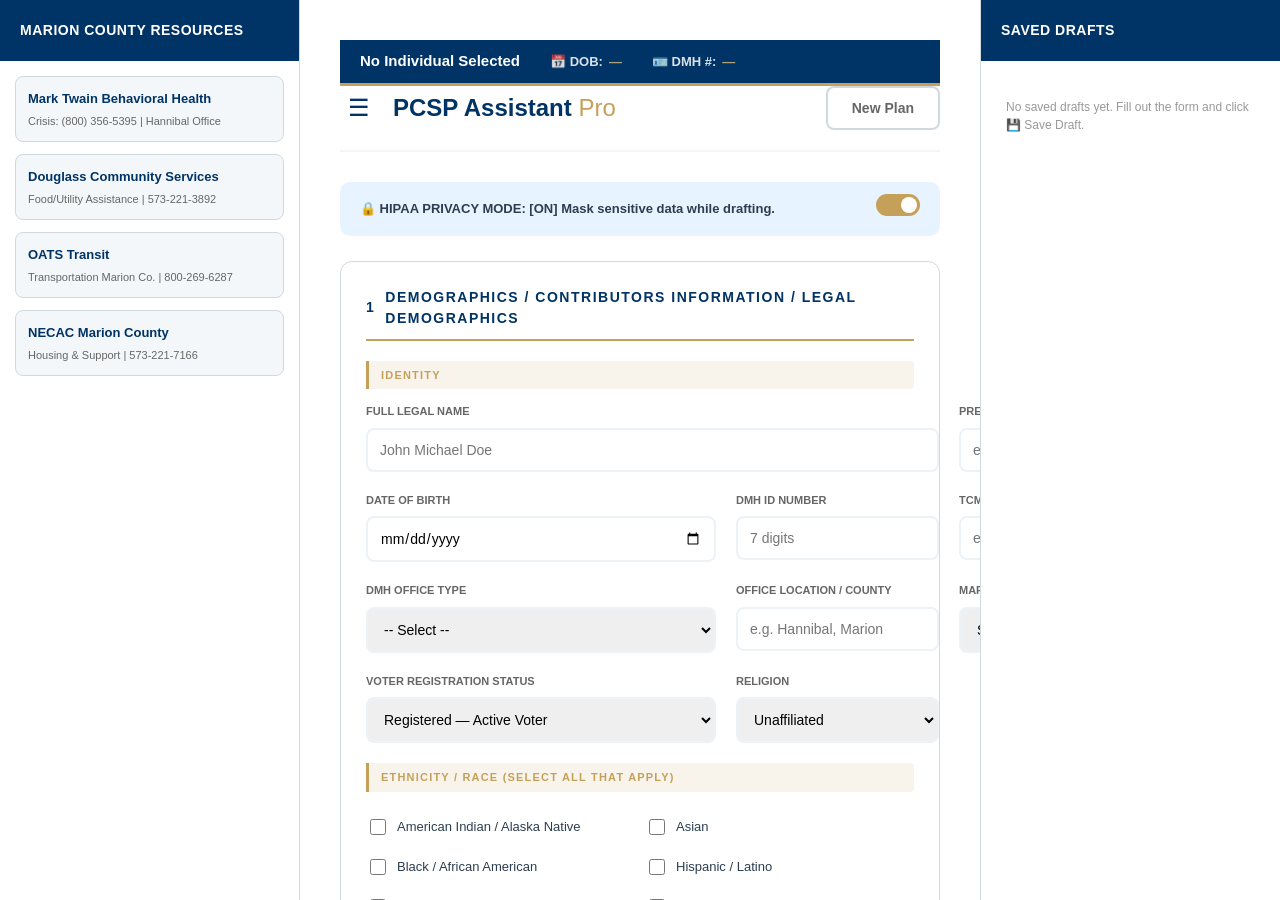
==== commit bdbc24c4: "Add office location input and N/A logic for communication chart" ====
--- a/index.html
+++ b/index.html
@@ -123,6 +123,15 @@
               </select>
             </div>
             <div class="field-group">
+              <label>Office Location / County</label>
+              <input
+                type="text"
+                id="officeLocation"
+                placeholder="e.g. Hannibal, Marion"
+                oninput="updateUI()"
+              />
+            </div>
+            <div class="field-group">
               <label>Marital Status</label>
               <select id="maritalStatus" onchange="updateUI()">
                 <option value="Single">Single</option>
@@ -577,8 +586,7 @@
         <!-- ── Section 2: Communication — What We Need to Know to Support the Individual ── -->
         <div class="form-section" id="sec-communication">
           <div class="section-title">
-            <span>2</span> Communication — What We Need to Know to Support the
-            Individual
+            <span>2</span> Communication 
           </div>
 
           <!-- 2A: Language -->
@@ -842,14 +850,21 @@
           </div>
 
           <!-- 2D: Communication Chart -->
-          <div class="subsection-label">Communication Chart</div>
+          <div class="subsection-label" style="display: flex; justify-content: space-between; align-items: center;">
+            Communication Chart
+            <label style="font-size: 11px; font-weight: 700; color: var(--marion-blue); cursor: pointer; display: flex; align-items: center; gap: 6px; text-transform: uppercase; letter-spacing: 0.5px;">
+              <input type="checkbox" id="commChartNA" onchange="toggleCommChartNA(this)">
+              Not Applicable
+            </label>
+          </div>
           <div id="commChartContainer">
             <p style="font-size: 12px; color: #999; margin: 8px 0 12px">
               No communication entries added. Click below to add one.
             </p>
-            <textarea id="See Attached" placeholder="See Attached" oninput=""updateUI()""></textarea>
+            <textarea id="commChartAttached" placeholder="See Attached (Optional notes...)" oninput="updateUI()"></textarea>
           </div>
           <button
+            id="addCommRowBtn"
             class="btn btn-outline"
             type="button"
             onclick="addCommChartRow()"
@@ -861,7 +876,7 @@
 
         <!-- ── Section 3: Likes & Dislikes ── -->
         <div class="form-section" id="sec-likes">
-          <div class="section-title"><span>3</span> Likes &amp; Dislikes</div>
+          <div class="section-title"><span>3</span>Preferences, Likes &amp; Special Interests / Dislikes</div>
 
           <div class="subsection-label">
             Things the Individual Likes / Enjoys
@@ -935,7 +950,7 @@
         <!-- ── Section 4: Important People in This Individual's Life ── -->
         <div class="form-section" id="sec-important-people">
           <div class="section-title">
-            <span>4</span> Important People in This Individual's Life
+            <span>4</span> Important People
           </div>
           <p style="font-size: 13px; color: #666; margin: 0 0 16px">
             List family members, friends, staff, and others who are meaningful
@@ -958,57 +973,157 @@
           </button>
         </div>
 
-        <!-- ── Section 5: Vision for a Good Life ── -->
+        <!-- ── Section 5: Hopes, Dreams & Wants / Concerns ── -->
         <div class="form-section" id="sec-vision">
-          <div class="section-title"><span>5</span> Vision for a Good Life</div>
+          <div class="section-title"><span>5</span> Hopes, Dreams &amp; Wants / Concerns</div>
           <div class="form-grid">
             <div class="field-group full">
               <label>Personal Aspirations (Future Hopes & Dreams)</label>
               <textarea
                 id="aspirations"
-                placeholder="What does a 'Good Life' look like for this individual? (Include their own words)"
-                oninput="updateUI()"
-              ></textarea>
-            </div>
-            <div class="field-group full">
-              <label>Previous Goals Progress (Summary of last year)</label>
-              <textarea
-                id="prevGoals"
-                placeholder="Discuss progress/lack of progress on previous PCSP goals. Mention if mastered or discontinued."
-                oninput="updateUI()"
-              ></textarea>
-            </div>
-            <div class="field-group full">
-              <label>Strengths & Assets (Skills, Abilities, Passions)</label>
-              <textarea
-                id="strengths"
+                placeholder="How they will be supported with goals."
+                oninput="updateUI()"
+              ></textarea>
+            </div>
+            <div class="field-group full">
+              <label>What would the Individual like to try?</label>
+              <textarea
+                id="likesToTry"
+                placeholder="Sports, Games, Hobbies, Music, Reading, Writing, Art, Cooking, Drawing, Painting, Gardening, etc."
+                oninput="updateUI()"
+              ></textarea>
+            </div>
+            <div class="field-group full">
+              <label>How can we support this individual to meet their concerns?</label>
+              <textarea
+                id="supportNeeded"
                 placeholder="E.g. Friendly, uses iPad for communication, strong walker... relation to goals?"
                 oninput="updateUI()"
               ></textarea>
             </div>
             <div class="field-group half">
-              <label>Technology Helpers</label>
-              <input
-                type="text"
-                id="techHelpers"
+              <label>Ways to support the individual</label>
+              <input
+                type="text"
+                id="individualSupport"
                 placeholder="Apps, tablets, adaptive utensils, etc."
                 oninput="updateUI()"
               />
             </div>
             <div class="field-group half">
-              <label>Relationships (Family, Friends, Natural Supports)</label>
-              <input
-                type="text"
-                id="relationships"
-                placeholder="Who helps achieve these goals?"
-                oninput="updateUI()"
-              />
-            </div>
-            <div class="field-group full">
-              <label>Community Resources (Clubs, Library, Job Centers)</label>
+              <label>Limitations from the MAAS or other assessment tools.</label>
+              <input
+                type="text"
+                id="maasTools"
+                placeholder="If not waivered - Not Applicable. Otherwise, E.g. Who helps achieve these goals?"
+                oninput="updateUI()"
+              />
+            </div>
+            <div class="field-group full">
+              <label>Personal Staff Preference</label>
               <textarea
                 id="communityResources"
-                placeholder="Clubs, Vocational Rehab, Centers for Independent Living..."
+                placeholder="If individual has staff - Preferencees may include: Male, Female, Young, Preference who helps with Personal Care, Preference who helps with Activities, etc..."
+                oninput="updateUI()"
+              ></textarea>
+            </div>
+            <div class="field-group full">
+              <label>Other Supports</label>
+              <textarea
+                id="otherSupport"
+                placeholder="Discuss the supports needed in all aspects of the individual's life(school, work, home, etc...)"
+                oninput="updateUI()"
+              ></textarea>
+            </div>
+             <div class="field-group full">
+              <label>Rituals/Routines</label>
+              <textarea
+                id="ritualsRoutines"
+                placeholder="What are those important to the individual."
+                oninput="updateUI()"
+              ></textarea>
+            </div>
+             <div class="field-group full">
+              <label>Religious Supports</label>
+              <textarea
+                id="religiousSupports"
+                placeholder="If religion is marked on Demo, Section, ensure you discuss religious supports."
+                oninput="updateUI()"
+              ></textarea>
+            </div>
+             <div class="field-group full">
+              <label>How the Individual Learns Best / Learning Style</label>
+              <div class="multi-select-container" id="learningStyleContainer">
+                <div class="multi-select-display" onclick="toggleMultiSelect('learningStyleContainer')">
+                  <div class="selected-tags" id="learningStyleTags">
+                    <span class="placeholder">Select Learning Styles...</span>
+                  </div>
+                </div>
+                <div class="multi-select-dropdown">
+                  <label class="multi-option">
+                    <input type="checkbox" value="Visual" onchange="updateLearningStyles()">
+                    <span>Visual (Pictures, Images, Spatial)</span>
+                  </label>
+                  <label class="multi-option">
+                    <input type="checkbox" value="Auditory" onchange="updateLearningStyles()">
+                    <span>Auditory (Sound, Music)</span>
+                  </label>
+                  <label class="multi-option">
+                    <input type="checkbox" value="Kinesthetic" onchange="updateLearningStyles()">
+                    <span>Kinesthetic (Physical, Touch, Hands-on)</span>
+                  </label>
+                  <label class="multi-option">
+                    <input type="checkbox" value="Reading/Writing" onchange="updateLearningStyles()">
+                    <span>Reading / Writing</span>
+                  </label>
+                  <label class="multi-option">
+                    <input type="checkbox" value="Verbal" onchange="updateLearningStyles()">
+                    <span>Verbal (Speech, Writing)</span>
+                  </label>
+                  <label class="multi-option">
+                    <input type="checkbox" value="Logical" onchange="updateLearningStyles()">
+                    <span>Logical (Mathematical, Systems)</span>
+                  </label>
+                  <label class="multi-option">
+                    <input type="checkbox" value="Social" onchange="updateLearningStyles()">
+                    <span>Social (Interpersonal, Group)</span>
+                  </label>
+                  <label class="multi-option">
+                    <input type="checkbox" value="Solitary" onchange="updateLearningStyles()">
+                    <span>Solitary (Intrapersonal, Independent)</span>
+                  </label>
+                  <label class="multi-option">
+                    <input type="checkbox" value="Observation" onchange="updateLearningStyles()">
+                    <span>Observation (Watching others)</span>
+                  </label>
+                  <label class="multi-option">
+                    <input type="checkbox" value="Modeling" onchange="updateLearningStyles()">
+                    <span>Modeling (Imitating)</span>
+                  </label>
+                </div>
+              </div>
+            </div>
+            <div class="field-group full">
+              <label>Learning Style Notes</label>
+              <textarea
+                id="learningStyleNotes"
+                placeholder="Additional details on how the individual learns best..."
+                oninput="updateUI()"
+              ></textarea>
+            </div>
+             <div class="field-group full">
+              <label>Support Section</label>
+              <textarea
+                id="supportSection"
+                placeholder="Regulate water temperature, etc..."
+                oninput="updateUI()"
+              ></textarea>
+            </div>
+            <div class="field-group full">
+              <label>Cultural Differences</label>
+              <textarea
+                id="culturalDifferences"
+                placeholder="Person does not believe in certain holidays, Programs Celebrations, Taking individual certain places, or with other certain individuals."
                 oninput="updateUI()"
               ></textarea>
             </div>
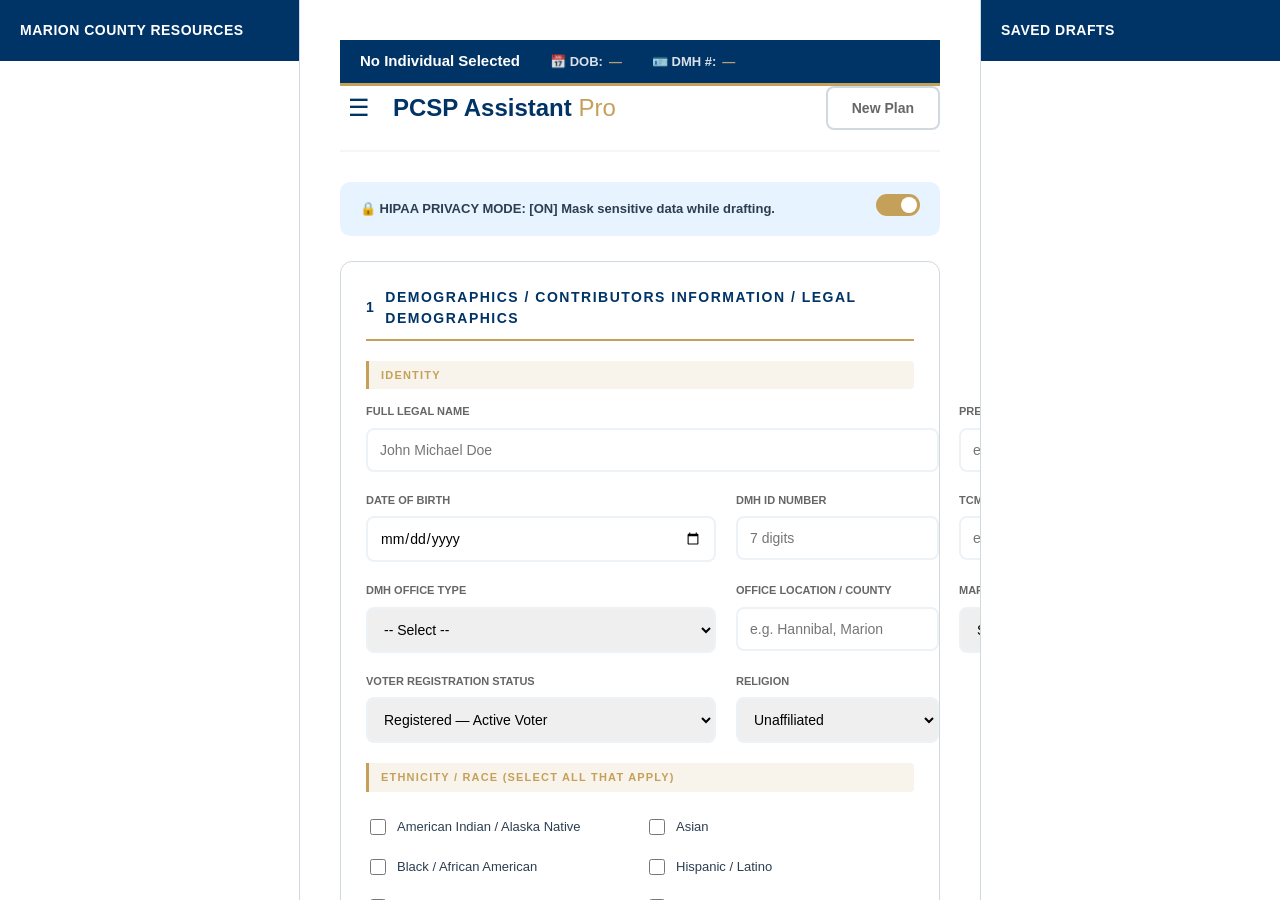
==== commit 546e8722: "Complete checklist integration: Add Vision, Behavioral, HCBS Housing, and Due Process fields" ====
--- a/index.html
+++ b/index.html
@@ -499,27 +499,24 @@
                 <option value="Graduated / Diploma Received">
                   Graduated / Diploma Received
                 </option>
-                <option value="Currently Enrolled">Currently Enrolled</option>
                 <option value="GED / HiSET Received">
                   GED / HiSET Received
                 </option>
                 <option value="Certificate of Completion">
                   Certificate of Completion
                 </option>
-                <option value="Did Not Complete">Did Not Complete</option>
+                <option value="Currently Enrolled">Currently Enrolled</option>
+                <option value="Some College">Some College</option>
+                <option value="Associate's Degree">Associate's Degree</option>
+                <option value="Bachelor's Degree">Bachelor's Degree</option>
+                <option value="Master's Degree">Master's Degree</option>
+                <option value="Doctorate Degree">Doctorate Degree</option>
                 <option value="Post-Secondary / Vocational">
                   Post-Secondary / Vocational
                 </option>
+                <option value="Did Not Complete">Did Not Complete</option>
                 <option value="Not Applicable">Not Applicable</option>
               </select>
-            </div>
-            <div class="field-group">
-              <input
-                type="text"
-                id="gradYear"
-                placeholder="e.g. 2019 or Expected 2026"
-                oninput="updateUI()"
-              />
             </div>
           </div>
 
@@ -637,7 +634,6 @@
               >
                 <option value="No">No</option>
                 <option value="Yes">Yes</option>
-                <option value="N/A">N/A</option>
               </select>
             </div>
             <div
@@ -973,85 +969,47 @@
           </button>
         </div>
 
-        <!-- ── Section 5: Hopes, Dreams & Wants / Concerns ── -->
+        <!-- ── Section 5: Vision for a Good Life ── -->
         <div class="form-section" id="sec-vision">
-          <div class="section-title"><span>5</span> Hopes, Dreams &amp; Wants / Concerns</div>
-          <div class="form-grid">
-            <div class="field-group full">
-              <label>Personal Aspirations (Future Hopes & Dreams)</label>
-              <textarea
-                id="aspirations"
-                placeholder="How they will be supported with goals."
-                oninput="updateUI()"
-              ></textarea>
-            </div>
-            <div class="field-group full">
-              <label>What would the Individual like to try?</label>
-              <textarea
-                id="likesToTry"
-                placeholder="Sports, Games, Hobbies, Music, Reading, Writing, Art, Cooking, Drawing, Painting, Gardening, etc."
-                oninput="updateUI()"
-              ></textarea>
-            </div>
-            <div class="field-group full">
-              <label>How can we support this individual to meet their concerns?</label>
-              <textarea
-                id="supportNeeded"
-                placeholder="E.g. Friendly, uses iPad for communication, strong walker... relation to goals?"
-                oninput="updateUI()"
-              ></textarea>
-            </div>
-            <div class="field-group half">
-              <label>Ways to support the individual</label>
-              <input
-                type="text"
-                id="individualSupport"
-                placeholder="Apps, tablets, adaptive utensils, etc."
-                oninput="updateUI()"
-              />
-            </div>
-            <div class="field-group half">
-              <label>Limitations from the MAAS or other assessment tools.</label>
-              <input
-                type="text"
-                id="maasTools"
-                placeholder="If not waivered - Not Applicable. Otherwise, E.g. Who helps achieve these goals?"
-                oninput="updateUI()"
-              />
-            </div>
-            <div class="field-group full">
-              <label>Personal Staff Preference</label>
-              <textarea
-                id="communityResources"
-                placeholder="If individual has staff - Preferencees may include: Male, Female, Young, Preference who helps with Personal Care, Preference who helps with Activities, etc..."
-                oninput="updateUI()"
-              ></textarea>
-            </div>
-            <div class="field-group full">
-              <label>Other Supports</label>
-              <textarea
-                id="otherSupport"
-                placeholder="Discuss the supports needed in all aspects of the individual's life(school, work, home, etc...)"
-                oninput="updateUI()"
-              ></textarea>
-            </div>
-             <div class="field-group full">
-              <label>Rituals/Routines</label>
-              <textarea
-                id="ritualsRoutines"
-                placeholder="What are those important to the individual."
-                oninput="updateUI()"
-              ></textarea>
-            </div>
-             <div class="field-group full">
+          <div class="section-title"><span>5</span> Vision for a Good Life</div>
+          <div class="form-grid">
+            <div class="field-group full">
+              <label>Hopes, Dreams &amp; Aspirations</label>
+              <textarea id="aspirations" placeholder="What does the individual want their life to look like in 1-3 years? What would they like to try?" oninput="updateUI()"></textarea>
+            </div>
+            <div class="field-group full">
+              <label>Former Goals &amp; Progress</label>
+              <textarea id="prevGoals" placeholder="Discuss former hopes, dreams, and concerns and the progress (or lack thereof) made." oninput="updateUI()"></textarea>
+            </div>
+            <div class="field-group full">
+              <label>How to Support These Vision Outcomes</label>
+              <textarea id="supportNeeded" placeholder="What specific supports are needed to help get their hopes, dreams, and concerns met?" oninput="updateUI()"></textarea>
+            </div>
+            <div class="field-group">
+              <label>Personal Strengths &amp; Assets</label>
+              <textarea id="strengths" placeholder="Individual strengths, skills, and personal assets discovered during assessment." oninput="updateUI()"></textarea>
+            </div>
+            <div class="field-group">
+              <label>MAAS / Vineland / MOCABI Limitations</label>
+              <textarea id="maasTools" placeholder="If waivered, discuss limitations on assessment tools and how the individual is supported." oninput="updateUI()"></textarea>
+            </div>
+            <div class="field-group">
+              <label>Rituals &amp; Routines</label>
+              <textarea id="ritualsRoutines" placeholder="Rituals or routines that are important to the person for consistency." oninput="updateUI()"></textarea>
+            </div>
+            <div class="field-group">
               <label>Religious Supports</label>
-              <textarea
-                id="religiousSupports"
-                placeholder="If religion is marked on Demo, Section, ensure you discuss religious supports."
-                oninput="updateUI()"
-              ></textarea>
-            </div>
-             <div class="field-group full">
+              <textarea id="religiousSupports" placeholder="If religion is marked on Demo section, ensure you discuss religious supports here." oninput="updateUI()"></textarea>
+            </div>
+            <div class="field-group full">
+              <label>Individual Preference for Staff</label>
+              <textarea id="staffPreference" placeholder="Preferences for staff members (e.g. male/female, personality) for specific tasks like bathing or gym." oninput="updateUI()"></textarea>
+            </div>
+            <div class="field-group full">
+              <label>Support in All Aspects (School, Work, Home)</label>
+              <textarea id="otherSupport" placeholder="Discuss supports needed across all environments to ensure consistency." oninput="updateUI()"></textarea>
+            </div>
+            <div class="field-group full">
               <label>How the Individual Learns Best / Learning Style</label>
               <div class="multi-select-container" id="learningStyleContainer">
                 <div class="multi-select-display" onclick="toggleMultiSelect('learningStyleContainer')">
@@ -1060,72 +1018,31 @@
                   </div>
                 </div>
                 <div class="multi-select-dropdown">
-                  <label class="multi-option">
-                    <input type="checkbox" value="Visual" onchange="updateLearningStyles()">
-                    <span>Visual (Pictures, Images, Spatial)</span>
-                  </label>
-                  <label class="multi-option">
-                    <input type="checkbox" value="Auditory" onchange="updateLearningStyles()">
-                    <span>Auditory (Sound, Music)</span>
-                  </label>
-                  <label class="multi-option">
-                    <input type="checkbox" value="Kinesthetic" onchange="updateLearningStyles()">
-                    <span>Kinesthetic (Physical, Touch, Hands-on)</span>
-                  </label>
-                  <label class="multi-option">
-                    <input type="checkbox" value="Reading/Writing" onchange="updateLearningStyles()">
-                    <span>Reading / Writing</span>
-                  </label>
-                  <label class="multi-option">
-                    <input type="checkbox" value="Verbal" onchange="updateLearningStyles()">
-                    <span>Verbal (Speech, Writing)</span>
-                  </label>
-                  <label class="multi-option">
-                    <input type="checkbox" value="Logical" onchange="updateLearningStyles()">
-                    <span>Logical (Mathematical, Systems)</span>
-                  </label>
-                  <label class="multi-option">
-                    <input type="checkbox" value="Social" onchange="updateLearningStyles()">
-                    <span>Social (Interpersonal, Group)</span>
-                  </label>
-                  <label class="multi-option">
-                    <input type="checkbox" value="Solitary" onchange="updateLearningStyles()">
-                    <span>Solitary (Intrapersonal, Independent)</span>
-                  </label>
-                  <label class="multi-option">
-                    <input type="checkbox" value="Observation" onchange="updateLearningStyles()">
-                    <span>Observation (Watching others)</span>
-                  </label>
-                  <label class="multi-option">
-                    <input type="checkbox" value="Modeling" onchange="updateLearningStyles()">
-                    <span>Modeling (Imitating)</span>
-                  </label>
+                  <label class="multi-option"><input type="checkbox" value="Visual" onchange="updateLearningStyles()"><span>Visual (Pictures, Images, Spatial)</span></label>
+                  <label class="multi-option"><input type="checkbox" value="Auditory" onchange="updateLearningStyles()"><span>Auditory (Sound, Music)</span></label>
+                  <label class="multi-option"><input type="checkbox" value="Kinesthetic" onchange="updateLearningStyles()"><span>Kinesthetic (Physical, Touch, Hands-on)</span></label>
+                  <label class="multi-option"><input type="checkbox" value="Verbal" onchange="updateLearningStyles()"><span>Verbal (Speech, Writing)</span></label>
+                  <label class="multi-option"><input type="checkbox" value="Social" onchange="updateLearningStyles()"><span>Social (Interpersonal, Group)</span></label>
+                  <label class="multi-option"><input type="checkbox" value="Solitary" onchange="updateLearningStyles()"><span>Solitary (Intrapersonal, Independent)</span></label>
+                  <label class="multi-option"><input type="checkbox" value="Observation" onchange="updateLearningStyles()"><span>Observation (Watching others)</span></label>
+                  <label class="multi-option"><input type="checkbox" value="Modeling" onchange="updateLearningStyles()"><span>Modeling (Imitating)</span></label>
                 </div>
               </div>
             </div>
             <div class="field-group full">
               <label>Learning Style Notes</label>
-              <textarea
-                id="learningStyleNotes"
-                placeholder="Additional details on how the individual learns best..."
-                oninput="updateUI()"
-              ></textarea>
-            </div>
-             <div class="field-group full">
-              <label>Support Section</label>
-              <textarea
-                id="supportSection"
-                placeholder="Regulate water temperature, etc..."
-                oninput="updateUI()"
-              ></textarea>
-            </div>
-            <div class="field-group full">
+              <textarea id="learningStyleNotes" placeholder="Additional details on the method by which the person learns best." oninput="updateUI()"></textarea>
+            </div>
+            <div class="field-group">
               <label>Cultural Differences</label>
-              <textarea
-                id="culturalDifferences"
-                placeholder="Person does not believe in certain holidays, Programs Celebrations, Taking individual certain places, or with other certain individuals."
-                oninput="updateUI()"
-              ></textarea>
+              <textarea id="culturalDifferences" placeholder="Person does not believe in certain holidays, programs, celebrations, etc." oninput="updateUI()"></textarea>
+            </div>
+            <div class="field-group">
+              <label>Regulate Water Temperature?</label>
+              <select id="waterTemp" onchange="updateUI()">
+                <option value="Independent">Independent (Add to Section 5)</option>
+                <option value="Needs Supports">Needs Supports</option>
+              </select>
             </div>
           </div>
         </div>
@@ -1133,9 +1050,115 @@
         <!-- ── Section 6: Health, Safety & Risk ── -->
         <div class="form-section" id="sec-health">
           <div class="section-title">
-            <span>6</span> Health, Safety & Risk Planning
-          </div>
-          <div class="form-grid">
+            <span>6</span> Health, Safety &amp; Risk Planning
+          </div>
+          
+          <!-- 6A: Medical Profile -->
+          <div class="subsection-label">Medical Profile &amp; History</div>
+          <div class="form-grid">
+            <div class="field-group full">
+              <label>Primary &amp; Secondary Diagnosis</label>
+              <textarea id="diagnosis" placeholder="List all formal diagnoses..." oninput="updateUI()"></textarea>
+            </div>
+            <div class="field-group full">
+              <label>Personal Outcomes (Discovered during assessment)</label>
+              <textarea id="personalOutcomes" placeholder="What medical supports does the individual want/need?" oninput="updateUI()"></textarea>
+            </div>
+            <div class="field-group">
+              <label>HRST Status (If Waivered)</label>
+              <select id="hrstStatus" onchange="updateUI()">
+                <option value="Complete">Complete</option>
+                <option value="Opt-Out (Form in Packet)">Opt-Out (Include Form)</option>
+                <option value="N/A">Not Applicable</option>
+              </select>
+            </div>
+            <div class="field-group">
+              <label>Telehealth Used? (Waivered Only)</label>
+              <select id="telehealth" onchange="updateUI()">
+                <option value="No">No</option>
+                <option value="Yes">Yes</option>
+              </select>
+            </div>
+            <div class="field-group full">
+              <label>Medical History / Traumatic Stressors</label>
+              <textarea id="medHistory" placeholder="Surgeries, Injuries, SIB, Psych Admissions, Loss, Frequent Moves, etc." oninput="updateUI()"></textarea>
+            </div>
+          </div>
+
+          <!-- 6B: Prevention & Providers -->
+          <div class="subsection-label">Prevention &amp; Providers</div>
+          <div class="form-grid">
+            <div class="field-group">
+              <label>Primary Care Physician (PCP)</label>
+              <input type="text" id="pcpName" placeholder="Name, Contact, Frequency" oninput="updateUI()" />
+            </div>
+            <div class="field-group">
+              <label>Specialists (Dental, Vision, etc.)</label>
+              <textarea id="specialists" placeholder="Specialist name, specialty, frequency of visits" oninput="updateUI()"></textarea>
+            </div>
+            <div class="field-group full">
+              <label>Prevention (Diet, Exercise, Screenings)</label>
+              <textarea id="preventionDiet" placeholder="Dietary needs, weight management, immunizations, cancer screenings, etc." oninput="updateUI()"></textarea>
+            </div>
+          </div>
+
+          <!-- 6C: Medications & Protocols -->
+          <div class="subsection-label">Medications &amp; Health Protocols</div>
+          <div class="form-grid">
+            <div class="field-group full">
+              <label>Current Medications (Name, Dosage, Purpose)</label>
+              <textarea id="medicationDetails" placeholder="List all meds. Explicitly state purpose for each (e.g. Hypertension, Diabetes)." oninput="updateUI()"></textarea>
+            </div>
+            <div class="field-group full">
+              <label>PRN Psychotropic Protocol (If Applicable)</label>
+              <textarea id="psychotropicProtocol" placeholder="Dosage, Risk Factors, and specific triggers for administration." oninput="updateUI()"></textarea>
+            </div>
+            <div class="field-group">
+              <label>Self-Administration of Meds</label>
+              <select id="selfAdmin" onchange="updateUI()">
+                <option value="Independent">Independent</option>
+                <option value="Needs Supports (Goal Required)">Needs Supports (Add to Action Plan)</option>
+                <option value="Not Capable">Not Capable</option>
+              </select>
+            </div>
+            <div class="field-group">
+              <label>Health Parameters to Track</label>
+              <div class="multi-select-container" id="healthParamsContainer">
+                <div class="multi-select-display" onclick="toggleMultiSelect('healthParamsContainer')">
+                  <div class="selected-tags" id="healthParamsTags">
+                    <span class="placeholder">Select Parameters...</span>
+                  </div>
+                </div>
+                <div class="multi-select-dropdown">
+                  <label class="multi-option"><input type="checkbox" value="Weight" onchange="updateHealthParams()"><span>Weight</span></label>
+                  <label class="multi-option"><input type="checkbox" value="Blood Pressure" onchange="updateHealthParams()"><span>Blood Pressure</span></label>
+                  <label class="multi-option"><input type="checkbox" value="Blood Sugar" onchange="updateHealthParams()"><span>Blood Sugar</span></label>
+                  <label class="multi-option"><input type="checkbox" value="Seizure Logs" onchange="updateHealthParams()"><span>Seizure Logs</span></label>
+                  <label class="multi-option"><input type="checkbox" value="Bowel Logs" onchange="updateHealthParams()"><span>Bowel Movement Logs</span></label>
+                </div>
+              </div>
+            </div>
+          </div>
+
+          <!-- 6D: Known Risks -->
+          <div class="subsection-label">Known Health Risks &amp; Emergency Planning</div>
+          <div class="form-grid">
+            <div class="field-group full">
+              <label>Identified Health Risks</label>
+              <textarea id="healthRisks" placeholder="Choking/Aspiration, Fall Risk, Skin Breakdown, Dehydration, etc." oninput="updateUI()"></textarea>
+            </div>
+            <div class="field-group">
+              <label>Evacuation / 911 Plan</label>
+              <textarea id="evacPlan" placeholder="Describe steps for emergencies and evacuation." oninput="updateUI()"></textarea>
+            </div>
+            <div class="field-group">
+              <label>DNR / CPR Status</label>
+              <select id="dnrStatus" onchange="updateUI()">
+                <option value="Full Code (CPR)">Full Code (CPR)</option>
+                <option value="Non-Hospital DNR">Non-Hospital DNR</option>
+                <option value="Alternative to CPR (Waivered)">Alternative to CPR (Waivered)</option>
+              </select>
+            </div>
             <div class="field-group">
               <label>Provider Risk Level</label>
               <select id="riskLevel" onchange="updateUI()">
@@ -1162,39 +1185,18 @@
                 <option value="ATSC Involved">ATSC Involved</option>
               </select>
             </div>
-            <div class="field-group half">
+            <div class="field-group">
               <label>Staff Precaution (OSHA 3148)</label>
               <select id="oshaPrecaution" onchange="updateUI()">
-                <option value="Standard universal precautions apply.">
-                  Standard Precautions
-                </option>
-                <option value="Two-staff escort required for community.">
-                  2-Staff Escort Protocol
-                </option>
-                <option value="Staff to maintain clear path to exit.">
-                  Environmental Awareness
-                </option>
-                <option value="Utilize de-escalation (Mandt/NCI).">
-                  De-escalation Protocol
-                </option>
-              </select>
-            </div>
-            <div class="field-group full">
-              <label>Medication, Dietary & Mobility Risks</label>
-              <textarea
-                id="medSupport"
-                placeholder="List medications, diet (e.g. Mechanical Soft/Choking Risk), and mobility needs (e.g. Falls risk)."
-                oninput="updateUI()"
-              ></textarea>
-            </div>
-            <div class="field-group full">
-              <label>Emergency Evacuation & 911 Support</label>
-              <input
-                type="text"
-                id="evacPlan"
-                placeholder="E.g. Independent exit, 1:1 assist, ability to call 911."
-                oninput="updateUI()"
-              />
+                <option value="Standard universal precautions apply.">Standard Precautions</option>
+                <option value="Two-staff escort required for community.">2-Staff Escort Protocol</option>
+                <option value="Staff to maintain clear path to exit.">Environmental Awareness</option>
+                <option value="Utilize de-escalation (Mandt/NCI).">De-escalation Protocol</option>
+              </select>
+            </div>
+            <div class="field-group full">
+              <label>Allergies / Sensitivities</label>
+              <textarea id="allergies" placeholder="Food, drug, or environmental allergies and reactions." oninput="updateUI()"></textarea>
             </div>
           </div>
         </div>
@@ -1206,15 +1208,52 @@
           </div>
           <div class="form-grid">
             <div class="field-group">
-              <label>Legal Status</label>
-              <select id="legalStatus" onchange="updateUI()">
-                <option value="Self / Full Rights">Self / Full Rights</option>
-                <option value="Full Guardianship">Full Guardianship</option>
-                <option value="Limited Guardianship">
-                  Limited Guardianship
-                </option>
-                <option value="Power of Attorney">Power of Attorney</option>
-              </select>
+              <label>Legal Authority Roles</label>
+              <div class="multi-select-container" id="legalRolesContainer">
+                <div class="multi-select-display" onclick="toggleMultiSelect('legalRolesContainer')">
+                  <div class="selected-tags" id="legalRolesTags">
+                    <span class="placeholder">Select Authority Roles...</span>
+                  </div>
+                </div>
+                <div class="multi-select-dropdown">
+                  <label class="multi-option">
+                    <input type="checkbox" value="Self / Full Rights" onchange="updateLegalRoles()">
+                    <span>Self / Full Rights</span>
+                  </label>
+                  <label class="multi-option">
+                    <input type="checkbox" value="Full Guardianship" onchange="updateLegalRoles()">
+                    <span>Full Guardianship</span>
+                  </label>
+                  <label class="multi-option">
+                    <input type="checkbox" value="Limited Guardianship" onchange="updateLegalRoles()">
+                    <span>Limited Guardianship</span>
+                  </label>
+                  <label class="multi-option">
+                    <input type="checkbox" value="Full Conservatorship" onchange="updateLegalRoles()">
+                    <span>Full Conservatorship</span>
+                  </label>
+                  <label class="multi-option">
+                    <input type="checkbox" value="Limited Conservatorship" onchange="updateLegalRoles()">
+                    <span>Limited Conservatorship</span>
+                  </label>
+                  <label class="multi-option">
+                    <input type="checkbox" value="Power of Attorney" onchange="updateLegalRoles()">
+                    <span>Power of Attorney</span>
+                  </label>
+                  <label class="multi-option">
+                    <input type="checkbox" value="Representative Payee" onchange="updateLegalRoles()">
+                    <span>Representative Payee</span>
+                  </label>
+                </div>
+              </div>
+            </div>
+            <div class="field-group full">
+              <label>Limited Guardianship / Authority Details</label>
+              <textarea
+                id="limitedGuardianshipDetails"
+                placeholder="Describe specific authorities (e.g. Medical Only, Financial Only, etc.)"
+                oninput="updateUI()"
+              ></textarea>
             </div>
             <div class="field-group">
               <label>Rights Brochure Addressed?</label>
@@ -1241,10 +1280,55 @@
             <div class="field-group full">
               <label>Conflict of Interest Info Provided?</label>
               <select id="conflictInfo" onchange="updateUI()">
-                <option value="Yes">Yes - Clear information provided</option>
-                <option value="No">No</option>
-              </select>
-            </div>
+                <option value="Yes - Documentation shared">Yes - Documentation shared</option>
+                <option value="N/A">Not Applicable</option>
+              </select>
+            </div>
+          </div>
+
+          <!-- 7B: Due Process & Rights Limitations -->
+          <div class="subsection-label" style="display: flex; justify-content: space-between; align-items: center; margin-top: 24px;">
+            Rights Limitations &amp; Due Process
+            <label style="font-size: 11px; font-weight: 700; color: var(--marion-blue); cursor: pointer; display: flex; align-items: center; gap: 6px; text-transform: uppercase; letter-spacing: 0.5px;">
+              <input type="checkbox" id="dueProcessNA" onchange="toggleDueProcess(this)">
+              No active limitations
+            </label>
+          </div>
+          
+          <div id="dueProcessFields">
+            <div class="form-grid">
+              <div class="field-group">
+                <label>Due Process Meeting Invitation</label>
+                <textarea id="dpInvitation" placeholder="Document when guardian/individual was invited and their response." oninput="updateUI()"></textarea>
+              </div>
+              <div class="field-group">
+                <label>Description of Limitation</label>
+                <textarea id="dpDescription" placeholder="What is the restriction and where/when is it imposed?" oninput="updateUI()"></textarea>
+              </div>
+              <div class="field-group full">
+                <label>Less Intrusive Methods Tried (HCBS Requirement)</label>
+                <textarea id="dpLessIntrusive" placeholder="Document specific methods that were attempted but did not work." oninput="updateUI()"></textarea>
+              </div>
+              <div class="field-group full">
+                <label>Historical Pattern / Source of Data</label>
+                <textarea id="dpHistorical" placeholder="Historical events justifying limitation. Include current data source (e.g. incident reports)." oninput="updateUI()"></textarea>
+              </div>
+              <div class="field-group">
+                <label>Teaching &amp; Support Strategies</label>
+                <textarea id="dpTeaching" placeholder="Goals/tasks to help the individual overcome the need for this support." oninput="updateUI()"></textarea>
+              </div>
+              <div class="field-group">
+                <label>Measurable Criteria for Lifting</label>
+                <textarea id="dpLiftingCriteria" placeholder="How will the Team know when the limit can be reduced or lifted?" oninput="updateUI()"></textarea>
+              </div>
+              <div class="field-group full">
+                <label>Monitoring &amp; Data Collection</label>
+                <textarea id="dpMonitoring" placeholder="Who documents? Where is data kept? Frequency? Review dates by SC." oninput="updateUI()"></textarea>
+              </div>
+            </div>
+            <p style="font-size: 11px; color: #666; font-style: italic; margin-top: 10px; border-left: 3px solid var(--gold); padding-left: 10px;">
+              Compliance Note: Plan must include assurance that interventions cause no harm and information regarding the right to appeal to the Office of Constituent Services.
+            </p>
           </div>
         </div>
 
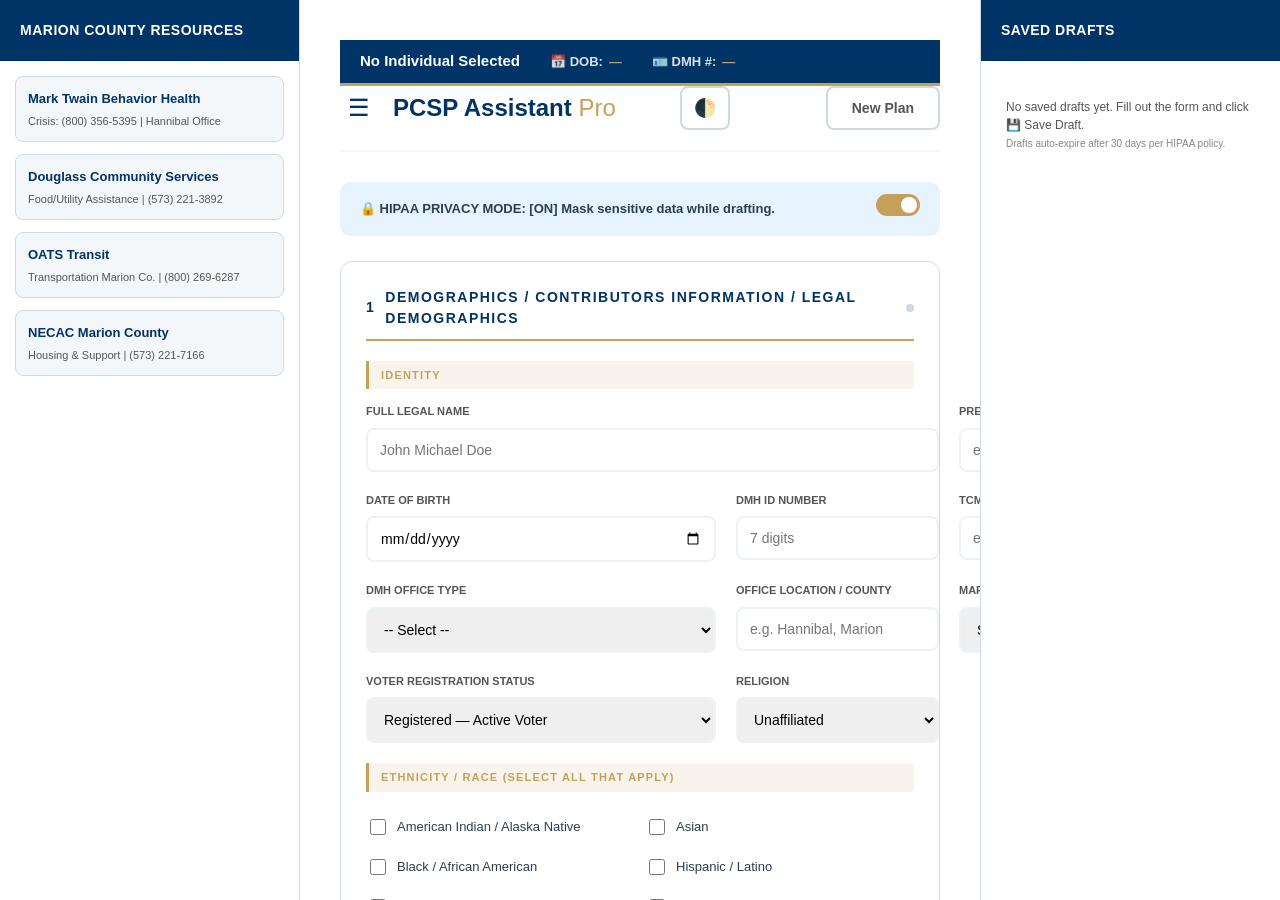
==== commit 22c5ac3c: "full edit update" ====
--- a/index.html
+++ b/index.html
@@ -4,6 +4,8 @@
     <meta charset="UTF-8" />
     <meta name="viewport" content="width=device-width, initial-scale=1.0" />
     <title>PCSP Assistant Pro | Marion County DMH</title>
+    <meta name="description" content="Person Centered Service Plan assistant for Marion County Division of Developmental Disabilities, Missouri." />
+    <meta name="robots" content="noindex, nofollow" />
     <link rel="stylesheet" href="styles.css" />
   </head>
   <body>
@@ -40,6 +42,17 @@
             </h1>
           </div>
           <div class="btn-bar">
+            <button
+              class="btn btn-outline"
+              id="themeToggle"
+              onclick="toggleTheme()"
+              title="Toggle Dark/Light Mode"
+              aria-label="Toggle dark and light mode"
+              style="padding: 8px 12px; font-size: 18px;"
+            >
+              🌓
+            </button>
+            <span id="autoSaveIndicator" style="font-size:11px;font-weight:600;color:var(--success);opacity:0;transition:opacity 0.5s;white-space:nowrap;align-self:center;">✓ Auto-saved</span>
             <button class="btn btn-outline" onclick="resetForm()">
               New Plan
             </button>
@@ -854,7 +867,7 @@
             </label>
           </div>
           <div id="commChartContainer">
-            <p style="font-size: 12px; color: #999; margin: 8px 0 12px">
+            <p style="font-size: 12px; color: var(--text-label); margin: 8px 0 12px">
               No communication entries added. Click below to add one.
             </p>
             <textarea id="commChartAttached" placeholder="See Attached (Optional notes...)" oninput="updateUI()"></textarea>
@@ -948,13 +961,13 @@
           <div class="section-title">
             <span>4</span> Important People
           </div>
-          <p style="font-size: 13px; color: #666; margin: 0 0 16px">
+          <p style="font-size: 13px; color: var(--text-label); margin: 0 0 16px">
             List family members, friends, staff, and others who are meaningful
             to this individual. Include what they enjoy doing together and how
             often.
           </p>
           <div id="importantPeopleContainer">
-            <p style="font-size: 12px; color: #999; margin: 8px 0 12px">
+            <p style="font-size: 12px; color: var(--text-label); margin: 8px 0 12px">
               No people added yet. Click below to add someone important to this
               individual.
             </p>
@@ -1326,7 +1339,7 @@
                 <textarea id="dpMonitoring" placeholder="Who documents? Where is data kept? Frequency? Review dates by SC." oninput="updateUI()"></textarea>
               </div>
             </div>
-            <p style="font-size: 11px; color: #666; font-style: italic; margin-top: 10px; border-left: 3px solid var(--gold); padding-left: 10px;">
+            <p style="font-size: 11px; color: var(--text-label); font-style: italic; margin-top: 10px; border-left: 3px solid var(--gold); padding-left: 10px;">
               Compliance Note: Plan must include assurance that interventions cause no harm and information regarding the right to appeal to the Office of Constituent Services.
             </p>
           </div>
@@ -1338,6 +1351,25 @@
             <span>8</span> Contributors & Administration
           </div>
           <div class="form-grid">
+            <div class="field-group">
+              <label>Plan Effective Date</label>
+              <input type="date" id="planEffectiveDate" oninput="updateUI()" />
+            </div>
+            <div class="field-group">
+              <label>Annual Review Due Date</label>
+              <input type="date" id="planReviewDate" oninput="updateUI()" />
+            </div>
+            <div class="field-group">
+              <label>Waiver Type</label>
+              <select id="waiverType" onchange="updateUI()">
+                <option value="Non-Waivered">Non-Waivered / General Revenue</option>
+                <option value="CDS Waiver">CDS Waiver (Community Support)</option>
+                <option value="Missouri Children's Waiver">Missouri Children's Waiver</option>
+                <option value="Partnership for Hope">Partnership for Hope Waiver</option>
+                <option value="Comprehensive Waiver">Comprehensive DD Waiver</option>
+                <option value="ICF/IID">ICF/IID</option>
+              </select>
+            </div>
             <div class="field-group full">
               <label>Plan Contributors (Who was involved?)</label>
               <input
@@ -1390,51 +1422,10 @@
           <div class="section-title">
             <span>9</span> Measurable Outcomes Generator
           </div>
-          <div class="form-grid">
-            <div class="field-group">
-              <label>Outcome Domain</label>
-              <select id="domain" onchange="loadTemplates()">
-                <option value="">-- Select --</option>
-                <option value="Safety">Safety & Security</option>
-                <option value="Daily">Daily Life & Employment</option>
-                <option value="Community">Community Living</option>
-                <option value="Health">Healthy Living</option>
-              </select>
-            </div>
-            <div class="field-group">
-              <label>Support Method</label>
-              <select id="verb" onchange="updateUI()">
-                <option value="instructional support to learn how to">
-                  Instructional (Teaching)
-                </option>
-                <option value="maintenance support to continue to">
-                  Maintenance (Sharpness)
-                </option>
-                <option value="physical and direct support to">
-                  Physical/Direct (Hands-on)
-                </option>
-                <option value="modeling and demonstration to">
-                  Model (Show/Tell)
-                </option>
-                <option value="verbal prompts and cues to">
-                  Prompt (Reminders)
-                </option>
-              </select>
-            </div>
-            <div class="field-group">
-              <label>Frequency</label>
-              <input
-                type="text"
-                id="frequency"
-                placeholder="e.g. 3x weekly"
-                oninput="updateUI()"
-              />
-            </div>
-            <div class="field-group full">
-              <label>Goal Starter (Clinical Building Blocks)</label>
-              <select id="goalTemplate" onchange="updateUI()"></select>
-            </div>
-          </div>
+          <div id="goalsContainer"></div>
+          <button class="btn btn-outline" type="button" onclick="addGoal()" style="margin-top:4px;">
+            + Add Outcome Goal
+          </button>
         </div>
 
         <!-- ── PCSP Document Preview & Export ── -->
@@ -1475,6 +1466,9 @@
               />
             </label>
           </div>
+          <p style="font-size:11px;color:var(--text-label);margin-top:10px;text-align:center;">
+            💡 You can also drag &amp; drop a <strong>.pcsp</strong> file anywhere onto this page to open it.
+          </p>
         </div>
       </main>
 
--- a/styles.css
+++ b/styles.css
@@ -9,15 +9,48 @@
   --border: #d1d9e0;
   --text-main: #2c3e50;
   --shadow: 0 4px 20px rgba(0, 0, 0, 0.08);
+  --header-bg: #fff;
+  --text-label: #555;
+}
+
+[data-theme="dark"] {
+  /* Backgrounds */
+  --bg-light: #0f1117;
+  --header-bg: #1a1d27;
+  /* Borders */
+  --border: #2e3347;
+  /* Brand */
+  --marion-blue: #5b8dee;
+  --marion-blue-light: #7aa3f5;
+  --gold: #c9a84c;
+  --gold-light: #d4b47a;
+  /* Text hierarchy */
+  --text-main: #e8eaf0;
+  --text-label: #a0a8c0;
+  --text-heading: #c5cce0;
+  --text-muted: #5c6378;
+  /* States */
+  --success: #34c471;
+  --danger: #e05c6a;
+  --shadow: 0 4px 24px rgba(0, 0, 0, 0.6);
 }
 
 body {
-  font-family: "Inter", -apple-system, BlinkMacSystemFont, "Segoe UI", Roboto, sans-serif;
+  font-family:
+    "Inter",
+    -apple-system,
+    BlinkMacSystemFont,
+    "Segoe UI",
+    Roboto,
+    sans-serif;
   background: var(--bg-light);
   margin: 0;
   padding: 0;
   color: var(--text-main);
   line-height: 1.5;
+  transition:
+    background-color 0.3s ease,
+    color 0.3s ease;
 }
 
 .app-container {
@@ -26,16 +59,21 @@
   height: 100vh;
   overflow: hidden;
   transition: grid-template-columns 0.3s ease;
+  background: var(--bg-light);
 }
 
 /* ── Sidebar & History Panels ── */
 .side-panel {
-  background: white;
+  background: var(--header-bg);
   border-right: 1px solid var(--border);
   display: flex;
   flex-direction: column;
   overflow-y: auto;
-  transition: transform 0.3s ease, width 0.3s ease;
+  transition:
+    transform 0.3s ease,
+    width 0.3s ease,
+    background-color 0.3s ease,
+    border-color 0.3s ease;
   z-index: 1000;
 }
 .side-panel.right {
@@ -50,12 +88,13 @@
   font-size: 14px;
   letter-spacing: 0.5px;
   text-transform: uppercase;
+  transition: background-color 0.3s ease;
 }
 .panel-content {
   padding: 15px;
-}
-
-/* ── Resource Cards ── */
+  background: var(--header-bg);
+}
+
 .resource-card {
   background: var(--bg-light);
   border: 1px solid var(--border);
@@ -65,6 +104,7 @@
   cursor: pointer;
   transition: all 0.2s ease;
 }
+
 .resource-card:hover {
   border-color: var(--marion-blue);
   transform: translateY(-2px);
@@ -78,7 +118,7 @@
 }
 .resource-info {
   font-size: 11px;
-  color: #666;
+  color: var(--text-label);
   margin-top: 4px;
   display: block;
 }
@@ -96,7 +136,7 @@
 }
 .history-date {
   font-size: 10px;
-  color: #999;
+  color: var(--text-label);
 }
 .history-title {
   font-weight: bold;
@@ -204,7 +244,7 @@
   font-size: 11px;
   font-weight: 700;
   margin-bottom: 8px;
-  color: #666;
+  color: var(--text-label);
   text-transform: uppercase;
 }
 input,
@@ -299,7 +339,7 @@
 .btn-outline {
   background: transparent;
   border: 2px solid var(--border);
-  color: #666;
+  color: var(--text-label);
 }
 .btn:hover {
   opacity: 0.9;
@@ -326,7 +366,7 @@
   border-radius: 10px;
   font-size: 14px;
   font-weight: 600;
-  box-shadow: 0 6px 24px rgba(0,0,0,0.2);
+  box-shadow: 0 6px 24px rgba(0, 0, 0, 0.2);
   z-index: 9999;
   opacity: 0;
   transform: translateY(20px);
@@ -337,9 +377,15 @@
   opacity: 1;
   transform: translateY(0);
 }
-.toast.success { border-left: 4px solid var(--success); }
-.toast.error   { border-left: 4px solid var(--danger); }
-.toast.info    { border-left: 4px solid var(--gold); }
+.toast.success {
+  border-left: 4px solid var(--success);
+}
+.toast.error {
+  border-left: 4px solid var(--danger);
+}
+.toast.info {
+  border-left: 4px solid var(--gold);
+}
 
 /* ── Toggle Switch ── */
 .switch {
@@ -429,7 +475,6 @@
   overflow-y: auto;
 }
 
-
 .individual-header {
   background: var(--marion-blue);
   color: white;
@@ -563,7 +608,7 @@
 /* ── Communication Method Grid ── */
 .comm-method-grid {
   display: grid;
-  grid-template-columns: repeat(auto-fill, minmax(220px, 1fr));
+  grid-template-columns: repeat(auto-fill, minmax(240px, 1fr));
   gap: 8px;
   margin-top: 6px;
 }
@@ -579,10 +624,13 @@
   text-transform: none;
   letter-spacing: 0;
   cursor: pointer;
+  white-space: nowrap;
+  overflow: hidden;
 }
 .eth-check input[type="checkbox"] {
   width: 16px;
   height: 16px;
+  min-width: 16px;
   padding: 0;
   border: 2px solid var(--border);
   border-radius: 3px;
@@ -631,7 +679,437 @@
 /* ── Ethnicity grid ── */
 .ethnicity-grid {
   display: grid;
-  grid-template-columns: repeat(auto-fill, minmax(200px, 1fr));
+  grid-template-columns: repeat(auto-fill, minmax(240px, 1fr));
   gap: 10px;
   padding: 10px 0;
 }
+
+/* ════════════════════════════════════════════════════════════
+   DARK MODE — Consolidated component overrides
+   Color system:
+     Backgrounds:  #0f1117 → #1a1d27 → #1e2130 → #252838
+     Text:         #e8eaf0 (body) · #c5cce0 (headings) · #a0a8c0 (labels) · #5c6378 (muted)
+     Accent blue:  #5b8dee · Gold: #c9a84c
+   ════════════════════════════════════════════════════════════ */
+
+/* ── Page & workspace ── */
+[data-theme="dark"] .main-workspace {
+  background: #0f1117;
+  color: #e8eaf0;
+}
+
+/* ── Form cards ── */
+[data-theme="dark"] .form-section {
+  background: #1a1d27;
+  border-color: #2e3347;
+}
+
+/* ── ALL field labels (the uppercase topics above every input) ── */
+[data-theme="dark"] label {
+  color: #a0a8c0;
+}
+
+/* ── Section titles (e.g. "1 Demographics") ── */
+[data-theme="dark"] .section-title {
+  color: #c5cce0;
+  border-bottom-color: #c9a84c;
+}
+
+/* ── Subsection banner bars ── */
+[data-theme="dark"] .subsection-label {
+  background: #1e2130;
+  color: #c9a84c;
+  border-left-color: #c9a84c;
+}
+
+/* ── Inputs, selects, textareas ── */
+[data-theme="dark"] input,
+[data-theme="dark"] select,
+[data-theme="dark"] textarea {
+  background: #1e2130;
+  color: #e8eaf0;
+  border-color: #2e3347;
+}
+[data-theme="dark"] input:focus,
+[data-theme="dark"] select:focus,
+[data-theme="dark"] textarea:focus {
+  border-color: #5b8dee;
+  background: #252838;
+}
+[data-theme="dark"] input::placeholder,
+[data-theme="dark"] textarea::placeholder {
+  color: #5c6378;
+}
+
+/* ── Output / narrative area ── */
+[data-theme="dark"] .output-section {
+  background: #1a1d27;
+  border-color: #5b8dee;
+}
+[data-theme="dark"] #narrativeDisplay {
+  background: #1e2130;
+  color: #dde1ec;
+  border-color: #2e3347;
+}
+
+/* ── Side panels ── */
+[data-theme="dark"] .side-panel {
+  background: #1a1d27;
+  border-color: #2e3347;
+}
+[data-theme="dark"] .panel-content {
+  background: #1a1d27;
+}
+[data-theme="dark"] .resource-card {
+  background: #1e2130;
+  border-color: #2e3347;
+}
+[data-theme="dark"] .resource-card:hover {
+  border-color: #5b8dee;
+  background: #252838;
+}
+[data-theme="dark"] .resource-name {
+  color: #7aa3f5;
+}
+[data-theme="dark"] .resource-info {
+  color: #8b92a8;
+}
+
+/* ── History items ── */
+[data-theme="dark"] .history-item {
+  border-bottom-color: #2e3347;
+  color: #c5cce0;
+}
+[data-theme="dark"] .history-item:hover {
+  background: #252838;
+}
+[data-theme="dark"] .history-title {
+  color: #7aa3f5;
+}
+[data-theme="dark"] .history-date {
+  color: #5c6378;
+}
+
+/* ── Tabs ── */
+[data-theme="dark"] .tab-btn {
+  background: #1e2130;
+  color: #a0a8c0;
+}
+[data-theme="dark"] .tab-btn.active {
+  background: #5b8dee;
+  color: #ffffff;
+}
+
+/* ── Privacy banner ── */
+[data-theme="dark"] .privacy-banner {
+  background: #141b2d;
+  color: #7aa3f5;
+  border: 1px solid #2e3347;
+}
+
+/* ── Individual sticky header ── */
+[data-theme="dark"] .individual-header {
+  background: #1a1d27;
+  border-bottom-color: #c9a84c;
+  border-color: #2e3347;
+}
+
+/* ── Legal / rep cards ── */
+[data-theme="dark"] .legal-rep-card {
+  background: #1e2130;
+  border-color: #2e3347;
+}
+[data-theme="dark"] .rep-title {
+  color: #7aa3f5;
+}
+
+/* ── Outline button ── */
+[data-theme="dark"] .btn-outline {
+  border-color: #2e3347;
+  color: #a0a8c0;
+}
+[data-theme="dark"] .btn-outline:hover {
+  background: #252838;
+  color: #e8eaf0;
+}
+
+/* ── App header border ── */
+[data-theme="dark"] .app-header {
+  border-bottom-color: #2e3347;
+}
+
+/* ── Menu / hamburger ── */
+[data-theme="dark"] .menu-btn {
+  color: #7aa3f5;
+}
+[data-theme="dark"] .menu-btn:hover {
+  background: #1e2130;
+}
+
+/* ── Checkbox labels (eth-check, multi-option) ── */
+[data-theme="dark"] .eth-check,
+[data-theme="dark"] .multi-option {
+  color: #c5cce0;
+}
+
+/* ════════════════════════════════════════════════════════════
+   MULTI-OPTION checkboxes (learning styles, health params, etc.)
+   ════════════════════════════════════════════════════════════ */
+.multi-option {
+  display: flex;
+  align-items: center;
+  gap: 8px;
+  font-size: 13px;
+  font-weight: 500;
+  color: var(--text-main);
+  cursor: pointer;
+  white-space: nowrap;
+  overflow: hidden;
+}
+.multi-option input[type="checkbox"] {
+  width: 16px;
+  height: 16px;
+  min-width: 16px;
+  padding: 0;
+  flex-shrink: 0;
+  cursor: pointer;
+}
+.multi-option span {
+  white-space: nowrap;
+  overflow: hidden;
+  text-overflow: ellipsis;
+}
+
+/* ════════════════════════════════════════════════════════════
+   MULTI-SELECT CONTAINERS (Learning Styles / Legal Roles / Health Params)
+   ════════════════════════════════════════════════════════════ */
+.multi-select-container {
+  position: relative;
+}
+.multi-select-display {
+  min-height: 44px;
+  border: 2px solid #edf2f7;
+  border-radius: 8px;
+  padding: 6px 10px;
+  cursor: pointer;
+  background: var(--header-bg);
+  display: flex;
+  flex-wrap: wrap;
+  align-items: center;
+  gap: 4px;
+  transition: border-color 0.2s;
+}
+.multi-select-display:hover {
+  border-color: var(--marion-blue);
+}
+.multi-select-container.active .multi-select-dropdown {
+  display: flex;
+}
+
+/* Dropdown panel — flex-wrap so items size to content */
+.multi-select-dropdown {
+  display: none;
+  position: absolute;
+  top: calc(100% + 4px);
+  left: 0;
+  z-index: 200;
+  background: var(--header-bg);
+  border: 2px solid var(--border);
+  border-radius: 8px;
+  padding: 10px 12px;
+  flex-wrap: wrap;
+  gap: 6px 16px;
+  box-shadow: var(--shadow);
+  max-height: 280px;
+  overflow-y: auto;
+  min-width: 100%;
+  width: max-content;
+  max-width: min(560px, 90vw);
+}
+.multi-select-dropdown .multi-option {
+  display: flex;
+  align-items: center;
+  gap: 7px;
+  font-size: 13px;
+  font-weight: 500;
+  color: var(--text-main);
+  cursor: pointer;
+  white-space: nowrap;
+  padding: 4px 2px;
+}
+.multi-select-dropdown .multi-option input[type="checkbox"] {
+  width: 15px;
+  height: 15px;
+  min-width: 15px;
+  flex-shrink: 0;
+  cursor: pointer;
+  accent-color: var(--marion-blue);
+}
+.multi-select-dropdown .multi-option:hover {
+  color: var(--marion-blue);
+}
+
+[data-theme="dark"] .multi-select-display {
+  border-color: #2e3347;
+  background: #1e2130;
+}
+[data-theme="dark"] .multi-select-dropdown {
+  background: #1a1d27;
+  border-color: #2e3347;
+}
+[data-theme="dark"] .multi-select-dropdown .multi-option {
+  color: #c5cce0;
+}
+[data-theme="dark"] .multi-select-dropdown .multi-option:hover {
+  color: #7aa3f5;
+}
+
+/* ════════════════════════════════════════════════════════════
+   SELECTED TAG PILLS (inside multi-select display)
+   ════════════════════════════════════════════════════════════ */
+.selected-tag {
+  display: inline-flex;
+  align-items: center;
+  background: var(--marion-blue);
+  color: #fff;
+  font-size: 11px;
+  font-weight: 600;
+  padding: 3px 9px;
+  border-radius: 12px;
+  margin: 2px 3px 2px 0;
+  white-space: nowrap;
+}
+[data-theme="dark"] .selected-tag {
+  background: #2d4a7a;
+  color: #c5d8ff;
+}
+.placeholder {
+  color: var(--text-label);
+  font-style: italic;
+  font-size: 13px;
+}
+
+/* ════════════════════════════════════════════════════════════
+   SECTION COMPLETION INDICATOR DOT
+   ════════════════════════════════════════════════════════════ */
+.section-dot {
+  display: inline-block;
+  width: 8px;
+  height: 8px;
+  border-radius: 50%;
+  background: var(--border);
+  margin-left: auto;
+  flex-shrink: 0;
+  transition: background 0.3s;
+}
+
+/* ════════════════════════════════════════════════════════════
+   DRAG-AND-DROP OVERLAY
+   ════════════════════════════════════════════════════════════ */
+.main-workspace.drag-over::after {
+  content: "Drop .pcsp file to open";
+  position: fixed;
+  inset: 0;
+  display: flex;
+  align-items: center;
+  justify-content: center;
+  background: rgba(0, 51, 102, 0.82);
+  color: #fff;
+  font-size: 28px;
+  font-weight: 800;
+  letter-spacing: 1px;
+  z-index: 9998;
+  pointer-events: none;
+}
+[data-theme="dark"] .main-workspace.drag-over::after {
+  background: rgba(10, 15, 30, 0.88);
+  color: #7aa3f5;
+}
+
+/* ════════════════════════════════════════════════════════════
+   PRINT STYLESHEET — HIPAA confidentiality footer on every page
+   ════════════════════════════════════════════════════════════ */
+@media print {
+  /* Hide UI chrome */
+  .side-panel,
+  .app-header,
+  .privacy-banner,
+  .btn-bar,
+  .btn,
+  .individual-header,
+  #toast,
+  .sidebar-overlay,
+  p[style*="drag"],
+  .form-section,
+  .output-section > .section-title {
+    /* form sections hidden — only narrative prints */
+  }
+
+  /* Show only the narrative output */
+  .app-container { display: block !important; }
+  .side-panel    { display: none !important; }
+  .app-header,
+  .privacy-banner { display: none !important; }
+  .btn-bar        { display: none !important; }
+  .individual-header { display: none !important; }
+  .form-section   { display: none !important; }
+  .output-section {
+    border: none !important;
+    box-shadow: none !important;
+    padding: 0 !important;
+    margin: 0 !important;
+  }
+  #narrativeDisplay {
+    font-family: "Courier New", monospace;
+    font-size: 11pt;
+    white-space: pre-wrap;
+    border: none !important;
+    padding: 0 !important;
+    background: white !important;
+    color: black !important;
+  }
+
+  /* HIPAA confidentiality footer on every printed page */
+  @page {
+    margin: 1in 0.75in;
+    @bottom-center {
+      content: "CONFIDENTIAL — HIPAA Protected Health Information (45 CFR Parts 160 & 164) | Marion County DMH | Unauthorized disclosure is prohibited";
+      font-size: 8pt;
+      color: #555;
+    }
+  }
+
+  /* Page breaks between major sections */
+  #narrativeDisplay { page-break-inside: auto; }
+}
+
+/* ════════════════════════════════════════════════════════════
+   GOAL CARDS (Section 9 multi-goal)
+   ════════════════════════════════════════════════════════════ */
+#goalsContainer .legal-rep-card {
+  border-left: 3px solid var(--gold);
+}
+#goalsContainer .rep-title {
+  color: var(--gold) !important;
+}
+
+/* ════════════════════════════════════════════════════════════
+   ACCESSIBILITY — focus ring for keyboard navigation
+   ════════════════════════════════════════════════════════════ */
+:focus-visible {
+  outline: 2px solid var(--marion-blue);
+  outline-offset: 2px;
+  border-radius: 4px;
+}
+input:focus-visible,
+select:focus-visible,
+textarea:focus-visible {
+  outline: none; /* handled by existing border-color transition */
+}
+
+/* ════════════════════════════════════════════════════════════
+   EXPIRY WARNING in history panel
+   ════════════════════════════════════════════════════════════ */
+.history-date [style*="var(--danger)"] {
+  font-weight: 700;
+}
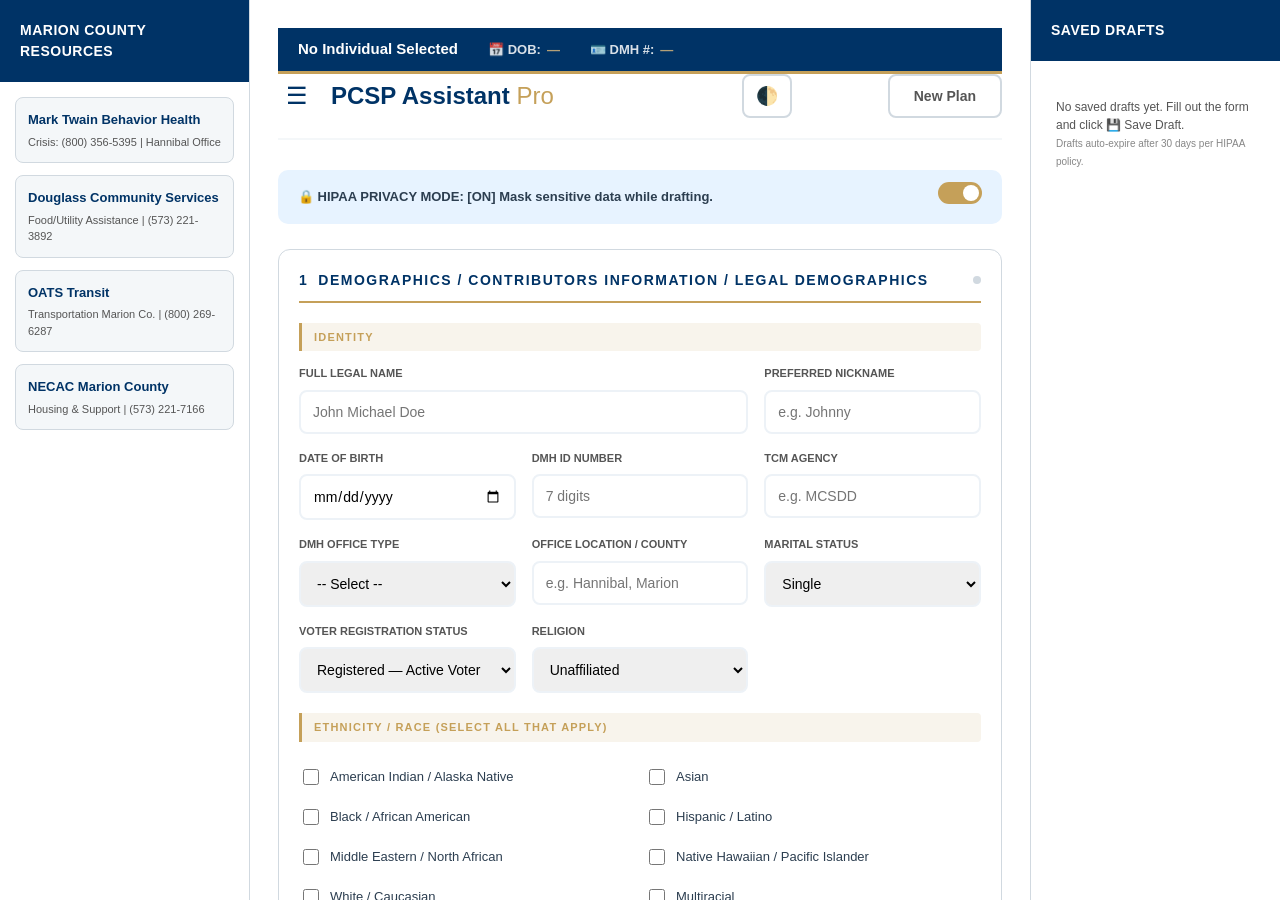
==== commit 728071f9: "Add responsive layout for phone, tablet, laptop and desktop On screens <=1024px the side panels beca" ====
--- a/index.html
+++ b/index.html
@@ -9,7 +9,7 @@
     <link rel="stylesheet" href="styles.css" />
   </head>
   <body>
-    <div class="sidebar-overlay" onclick="toggleSidebar()"></div>
+    <div class="sidebar-overlay" onclick="closeDrawers()"></div>
     <div class="app-container" id="appContainer">
       <!-- ── Left Sidebar: Marion County Resources ── -->
       <aside class="side-panel">
@@ -42,6 +42,14 @@
             </h1>
           </div>
           <div class="btn-bar">
+            <button
+              class="btn btn-outline drafts-btn"
+              onclick="toggleDrafts()"
+              title="Saved Drafts"
+              aria-label="Open saved drafts"
+            >
+              📁 Drafts
+            </button>
             <button
               class="btn btn-outline"
               id="themeToggle"
--- a/styles.css
+++ b/styles.css
@@ -226,7 +226,7 @@
 
 .form-grid {
   display: grid;
-  grid-template-columns: repeat(3, 1fr);
+  grid-template-columns: repeat(3, minmax(0, 1fr));
   gap: 20px;
 }
 .field-group {
@@ -507,42 +507,187 @@
   color: white;
 }
 
-/* ── Responsive ── */
+/* ════════════════════════════════════════════════════════════
+   RESPONSIVE LAYOUT
+     Desktop  ≥ 1440px : full 3-column layout (defaults above)
+     Laptop   1025–1439: narrower side panels, tighter padding
+     Tablet    769–1024: single workspace column, both panels
+                         become slide-out drawers
+     Phone       ≤ 768 : one field per row, compact chrome,
+                         touch-friendly controls
+   ════════════════════════════════════════════════════════════ */
+
+/* Drafts button only appears once the right panel becomes a drawer */
+.drafts-btn {
+  display: none;
+}
+
+/* ── Laptop ── */
+@media (max-width: 1439px) and (min-width: 1025px) {
+  .app-container {
+    grid-template-columns: 250px minmax(0, 1fr) 250px;
+  }
+  .app-container.sidebar-collapsed {
+    grid-template-columns: 0px minmax(0, 1fr) 250px;
+  }
+  .main-workspace {
+    padding: 28px;
+  }
+  .form-section {
+    padding: 20px;
+  }
+  .form-grid {
+    gap: 16px;
+  }
+}
+
+/* ── Tablet (and smaller) ── */
 @media (max-width: 1024px) {
   .app-container {
-    grid-template-columns: 0px 1fr;
-  }
-  .side-panel:first-child {
+    /* Side panels are position:fixed here, so the workspace is the only
+       grid item and must get the full width. */
+    grid-template-columns: minmax(0, 1fr);
+  }
+  .side-panel:first-child,
+  .side-panel.right {
     position: fixed;
     top: 0;
-    left: 0;
     bottom: 0;
-    width: 280px;
-    transform: translateX(-100%);
+    width: min(320px, 85vw);
     visibility: hidden;
     z-index: 2000;
-  }
-  .sidebar-active .side-panel:first-child {
+    box-shadow: var(--shadow);
+  }
+  .side-panel:first-child {
+    left: 0;
+    transform: translateX(-100%);
+  }
+  .side-panel.right {
+    right: 0;
+    transform: translateX(100%);
+  }
+  .sidebar-active .side-panel:first-child,
+  .drafts-active .side-panel.right {
     transform: translateX(0);
     visibility: visible;
   }
-  .side-panel.right {
-    display: none;
+  .drafts-active .sidebar-overlay {
+    display: block;
+  }
+  .drafts-btn {
+    display: flex;
+  }
+  .main-workspace {
+    padding: 24px;
   }
   .form-grid {
-    grid-template-columns: 1fr 1fr;
-  }
-}
+    grid-template-columns: repeat(2, minmax(0, 1fr));
+  }
+  .field-group.full {
+    grid-column: span 2;
+  }
+  .field-group.half {
+    grid-column: span 2;
+  }
+  /* Touch: larger tap targets in drawers */
+  .history-item {
+    padding: 14px 12px;
+  }
+  .history-item button {
+    min-width: 40px;
+    min-height: 40px;
+  }
+}
+
+/* ── Phone ── */
 @media (max-width: 768px) {
+  .main-workspace {
+    padding: 16px;
+  }
+  .individual-header {
+    gap: 4px 16px;
+    padding: 8px 16px;
+    font-size: 12px;
+  }
+  .individual-header .ind-name {
+    flex-basis: 100%;
+  }
+  .app-header {
+    flex-wrap: wrap;
+    margin-bottom: 20px;
+    padding-bottom: 14px;
+    gap: 10px;
+  }
+  .app-header h1 {
+    font-size: 20px;
+  }
+  .app-header .btn-bar {
+    gap: 8px;
+  }
+  .app-header .btn {
+    padding: 8px 12px;
+  }
+  .privacy-banner {
+    gap: 12px;
+    padding: 12px 14px;
+    font-size: 12px;
+  }
+  .form-section {
+    padding: 16px;
+    margin-bottom: 24px;
+  }
+  .section-title {
+    font-size: 13px;
+    letter-spacing: 1px;
+  }
   .form-grid {
-    grid-template-columns: 1fr;
+    grid-template-columns: minmax(0, 1fr);
+    gap: 14px;
   }
   .field-group.full,
   .field-group.half {
     grid-column: span 1;
   }
-  .main-workspace {
-    padding: 20px;
+  /* 16px stops iOS Safari from zooming in on focus */
+  input,
+  select,
+  textarea {
+    font-size: 16px;
+    min-width: 0;
+    max-width: 100%;
+    box-sizing: border-box;
+  }
+  .field-group {
+    min-width: 0;
+  }
+  .comm-method-grid,
+  .ethnicity-grid {
+    grid-template-columns: 1fr;
+  }
+  .eth-check,
+  .multi-option {
+    white-space: normal;
+    min-height: 36px;
+  }
+  .multi-select-dropdown {
+    width: auto;
+    max-width: 100%;
+    right: 0;
+  }
+  .output-section {
+    padding: 16px;
+  }
+  .btn-bar .btn {
+    flex: 1 1 auto;
+  }
+  .toast {
+    left: 16px;
+    right: 16px;
+    bottom: 16px;
+    text-align: center;
+  }
+  .main-workspace.drag-over::after {
+    font-size: 20px;
   }
 }
 
